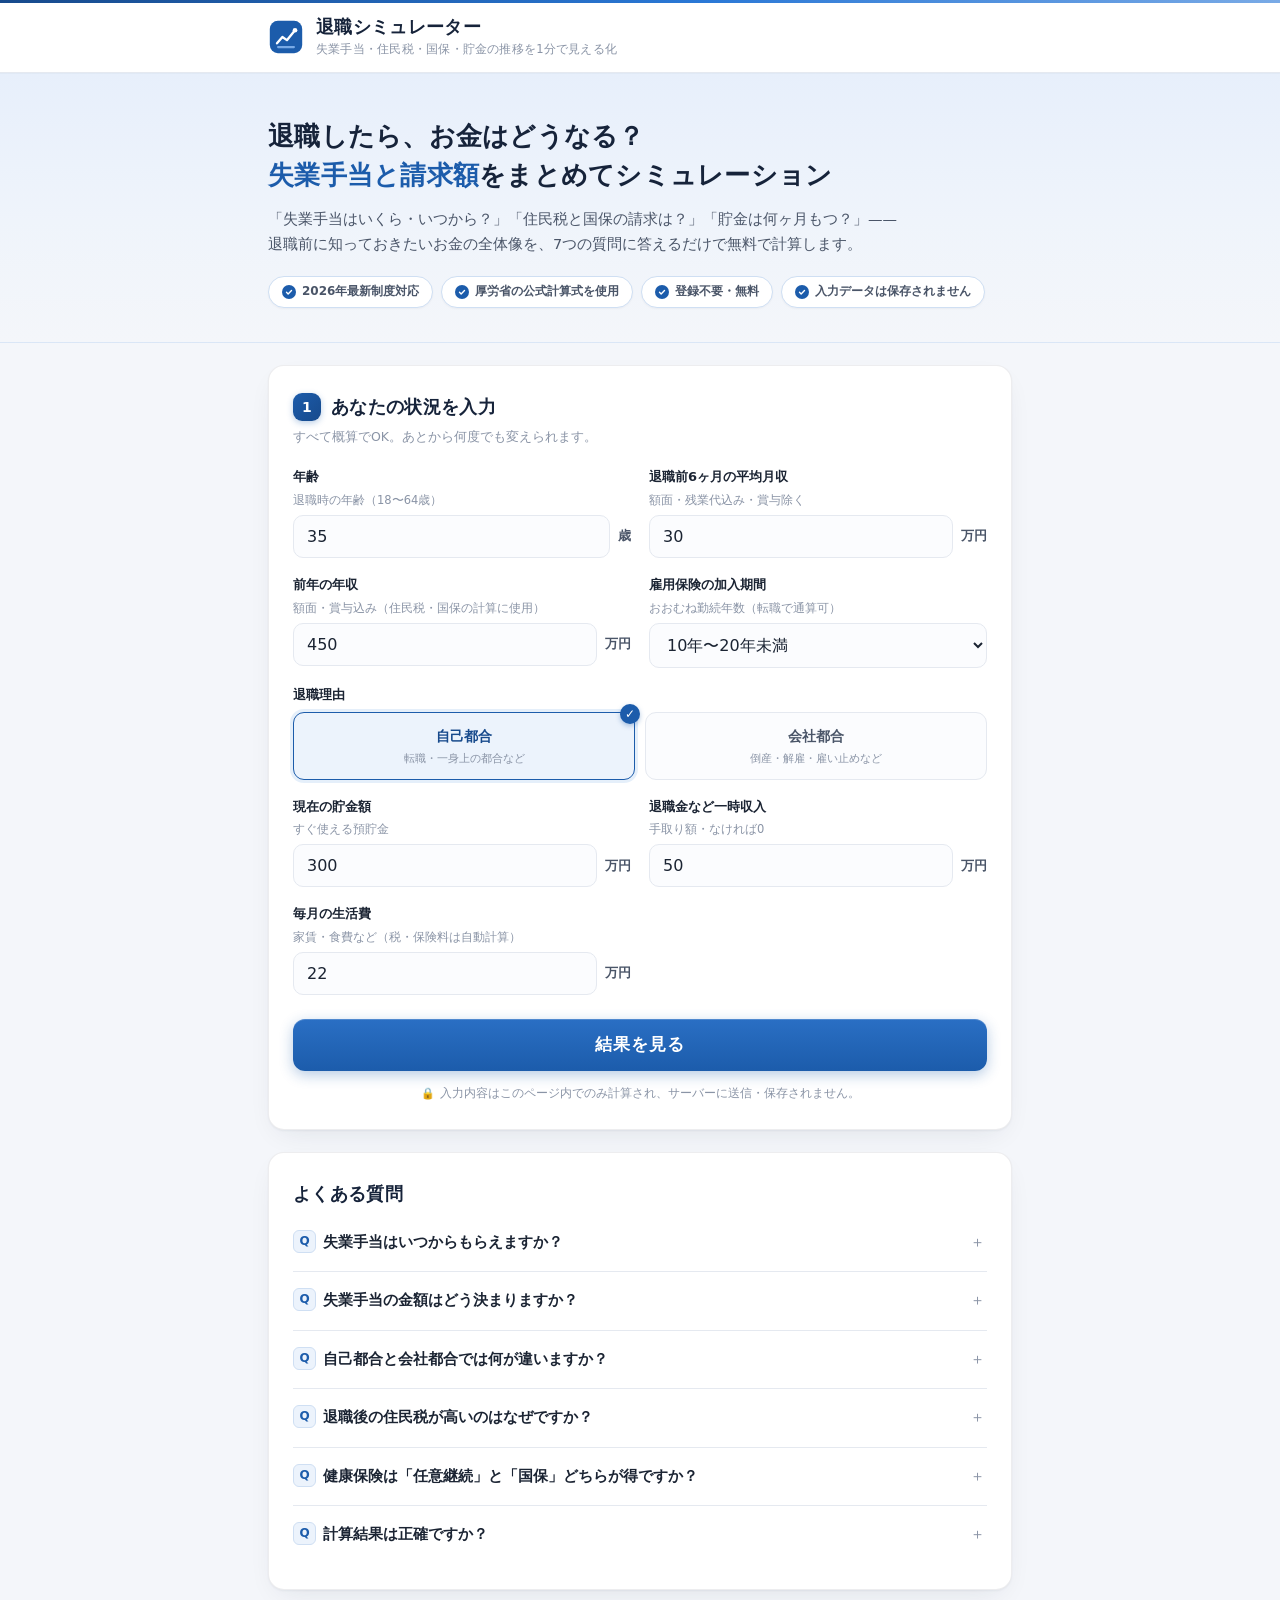
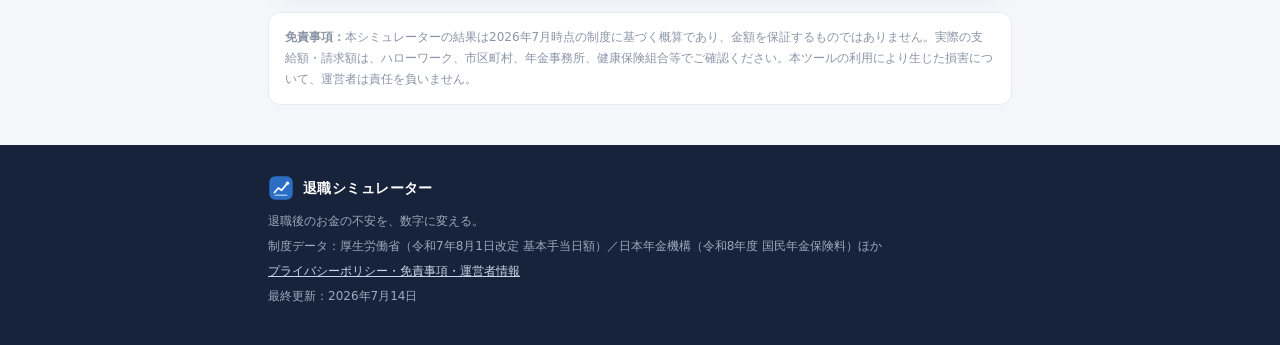
==== index.html @ 6765e4b5 "退職シミュレーター 初回公開 失業手当・住民税・国保・国民年金・貯金推移をまとめて計算するWebツール。 令和7年8月改定の基本手当日額と公式計算式に対応。  Co-Authored-By: Clau" ====
<!DOCTYPE html>
<html lang="ja">
<head>
<meta charset="UTF-8">
<meta name="viewport" content="width=device-width, initial-scale=1.0">
<title>退職シミュレーター｜失業手当・住民税・国保をまとめて計算【2026年版】</title>
<meta name="description" content="退職したら失業手当はいくら・いつから・何日分もらえる？住民税と国民健康保険の請求額は？貯金は何ヶ月もつ？7つの質問に答えるだけで、退職後のお金の全体像を無料でシミュレーションできます。2026年最新の制度に対応。">
<meta property="og:title" content="退職シミュレーター｜退職後のお金を1分で見える化">
<meta property="og:description" content="失業手当・住民税・国保・年金・貯金の推移をまとめて無料シミュレーション。2026年最新制度対応。">
<meta property="og:type" content="website">
<script type="application/ld+json">
{
  "@context": "https://schema.org",
  "@type": "FAQPage",
  "mainEntity": [
    {
      "@type": "Question",
      "name": "失業手当（基本手当）はいつからもらえますか？",
      "acceptedAnswer": {"@type": "Answer", "text": "会社都合退職の場合は7日間の待期期間のみで支給が始まり、初回の振込は退職から約1ヶ月〜1ヶ月半後です。自己都合退職の場合は待期7日に加えて1ヶ月の給付制限があり（2025年4月以降の離職から2ヶ月→1ヶ月に短縮）、初回振込は約2ヶ月半後が目安です。なお5年以内に3回以上自己都合退職している場合、給付制限は3ヶ月になります。"}
    },
    {
      "@type": "Question",
      "name": "失業手当はいくらもらえますか？",
      "acceptedAnswer": {"@type": "Answer", "text": "退職前6ヶ月の給与総額（賞与除く）÷180で「賃金日額」を出し、そこに50〜80%の給付率をかけた「基本手当日額」が1日あたりの支給額です。給与が低い人ほど給付率は高くなります。基本手当日額には年齢別の上限（令和7年8月改定：30〜44歳で8,055円など）があります。"}
    },
    {
      "@type": "Question",
      "name": "自己都合と会社都合では何が違いますか？",
      "acceptedAnswer": {"@type": "Answer", "text": "大きな違いは3つです。①給付開始時期（会社都合は待期7日のみ、自己都合は+1ヶ月の給付制限）、②給付日数（会社都合は年齢と勤続年数により90〜330日、自己都合は90〜150日）、③国民健康保険料の軽減（会社都合など非自発的失業なら前年所得を30%として計算されるため大幅に安くなる）です。"}
    },
    {
      "@type": "Question",
      "name": "退職後の住民税はなぜ高く感じるのですか？",
      "acceptedAnswer": {"@type": "Answer", "text": "住民税は前年の所得に対して課税され、翌年6月から翌々年5月にかけて支払う後払いの仕組みだからです。退職して収入がなくなっても、働いていた時期の所得に対する住民税の請求は続きます。また1〜5月に退職した場合は、5月までの残額が最後の給与から一括徴収されるのが原則です。"}
    },
    {
      "@type": "Question",
      "name": "このシミュレーターの計算根拠は何ですか？",
      "acceptedAnswer": {"@type": "Answer", "text": "雇用保険の基本手当日額は令和7年8月1日改定の厚生労働省公表値、給付制限は2025年4月施行の改正雇用保険法、国民年金保険料は令和8年度の月額17,920円を使用しています。住民税と国民健康保険料は全国的な平均的料率による概算です（国保は市区町村により大きく異なります）。"}
    }
  ]
}
</script>
<style>
  :root{
    --page:#f4f6fa;
    --surface:#ffffff;
    --ink:#1b2433;
    --ink-2:#4a5568;
    --muted:#8a94a6;
    --grid:#e5e9f0;
    --baseline:#c6cedb;
    --border:rgba(27,36,51,0.08);
    --navy:#16233a;
    --accent:#1c5cab;
    --accent-strong:#174a8c;
    --accent-soft:#ecf3fc;
    --accent-line:#cfdff3;
    --bar:#2a78d6;
    --good:#0f7b33;
    --good-soft:#eef7f0;
    --good-line:#cde5d3;
    --critical:#c43d3d;
    --warning-bg:#fdf7e7;
    --warning-border:#ecdcae;
    --warning-ink:#6b5310;
    --shadow-card:0 1px 2px rgba(22,35,58,.05), 0 10px 30px -12px rgba(22,35,58,.12);
  }
  *{margin:0;padding:0;box-sizing:border-box;}
  html{scroll-behavior:smooth;}
  body{
    font-family:system-ui,-apple-system,"Segoe UI","Hiragino Kaku Gothic ProN","Hiragino Sans","Yu Gothic UI",sans-serif;
    background:var(--page);color:var(--ink);line-height:1.75;
    -webkit-font-smoothing:antialiased;
  }
  a{color:var(--accent);}
  .wrap{max-width:780px;margin:0 auto;padding:0 18px;}

  /* ===== ヘッダー ===== */
  header.site{
    background:var(--surface);
    border-bottom:1px solid var(--grid);
    box-shadow:0 1px 0 rgba(22,35,58,.03);
    position:relative;
  }
  header.site::before{
    content:"";display:block;height:3px;
    background:linear-gradient(90deg,var(--accent-strong),var(--bar) 55%,#79aae6);
  }
  header.site .wrap{display:flex;align-items:center;gap:12px;padding-top:13px;padding-bottom:13px;}
  .logo-mark{flex:none;width:36px;height:36px;}
  .logo-text .logo{font-weight:700;font-size:17.5px;letter-spacing:.02em;color:var(--navy);line-height:1.3;}
  .logo-text .logo-sub{font-size:11.5px;color:var(--muted);letter-spacing:.02em;}

  /* ===== ヒーロー ===== */
  .hero-band{
    background:linear-gradient(180deg,#e7effb 0%, #eff4fb 55%, var(--page) 100%);
    border-bottom:1px solid rgba(28,92,171,.06);
  }
  .hero{padding:44px 0 34px;}
  .hero h1{
    font-size:26px;line-height:1.5;letter-spacing:.01em;color:var(--navy);
    font-weight:700;
  }
  .hero h1 .accent-line{color:var(--accent);}
  .hero p.lead{margin-top:12px;color:var(--ink-2);font-size:14.5px;max-width:640px;}
  .hero .badges{margin-top:18px;display:flex;flex-wrap:wrap;gap:8px;}
  .badge{
    display:inline-flex;align-items:center;gap:6px;
    font-size:12px;background:var(--surface);color:var(--ink-2);
    border:1px solid var(--accent-line);
    border-radius:999px;padding:4.5px 13px;font-weight:600;
    box-shadow:0 1px 2px rgba(22,35,58,.04);
  }
  .badge::before{
    content:"";flex:none;width:14px;height:14px;border-radius:50%;
    background:var(--accent) url('data:image/svg+xml;utf8,<svg xmlns="http://www.w3.org/2000/svg" viewBox="0 0 16 16"><path d="M4 8.5l2.6 2.6L12 5.5" fill="none" stroke="white" stroke-width="2.2" stroke-linecap="round" stroke-linejoin="round"/></svg>') center/10px no-repeat;
  }

  /* ===== カード ===== */
  .card{
    background:var(--surface);border:1px solid var(--border);border-radius:16px;
    padding:26px 24px;margin:22px 0;
    box-shadow:var(--shadow-card);
  }
  @media(max-width:560px){.card{padding:22px 18px;}}
  .card h2{
    font-size:17.5px;margin-bottom:4px;display:flex;align-items:center;gap:10px;
    color:var(--navy);letter-spacing:.02em;
  }
  .card h2 .num{
    background:linear-gradient(135deg,var(--accent),var(--accent-strong));
    color:#fff;border-radius:9px;width:28px;height:28px;
    display:inline-flex;align-items:center;justify-content:center;font-size:14px;flex:none;
    box-shadow:0 2px 6px rgba(28,92,171,.3);
  }
  .card .sub{font-size:12.5px;color:var(--muted);margin-bottom:18px;}

  /* ===== フォーム ===== */
  form .grid{display:grid;grid-template-columns:1fr 1fr;gap:16px 18px;}
  @media(max-width:560px){form .grid{grid-template-columns:1fr;}}
  .field label{display:block;font-size:13px;font-weight:700;margin-bottom:5px;color:var(--ink);}
  .field .hint{font-weight:400;color:var(--muted);font-size:11.5px;display:block;margin-top:1px;}
  .field .inputrow{display:flex;align-items:center;gap:8px;}
  input[type=number],select{
    width:100%;padding:11px 13px;font-size:16px;border:1.5px solid var(--grid);
    border-radius:10px;background:#fbfcfe;color:var(--ink);font-family:inherit;
    transition:border-color .15s, box-shadow .15s, background .15s;
  }
  input[type=number]:hover,select:hover{border-color:var(--baseline);}
  input[type=number]:focus,select:focus{
    outline:none;border-color:var(--accent);background:#fff;
    box-shadow:0 0 0 3px rgba(42,120,214,.15);
  }
  .unit{font-size:13px;color:var(--ink-2);flex:none;font-weight:600;}
  .radio-group{display:flex;gap:10px;}
  .radio-group label{
    flex:1;border:1.5px solid var(--grid);border-radius:11px;padding:11px 8px;
    text-align:center;font-size:14px;font-weight:700;cursor:pointer;background:#fbfcfe;
    display:flex;flex-direction:column;gap:1px;margin:0;color:var(--ink-2);
    transition:all .15s;position:relative;
  }
  .radio-group label small{font-weight:400;font-size:10.5px;color:var(--muted);}
  .radio-group input{display:none;}
  .radio-group label.on{
    border-color:var(--accent);background:var(--accent-soft);color:var(--accent-strong);
    box-shadow:0 0 0 3px rgba(42,120,214,.12);
  }
  .radio-group label.on::after{
    content:"✓";position:absolute;top:-9px;right:-6px;
    width:20px;height:20px;border-radius:50%;background:var(--accent);color:#fff;
    font-size:12px;line-height:20px;font-weight:700;
    box-shadow:0 2px 5px rgba(28,92,171,.35);
  }
  .btn{
    display:block;width:100%;margin-top:24px;padding:15px;font-size:16.5px;font-weight:700;
    background:linear-gradient(180deg,#2a6fc4,var(--accent));color:#fff;border:none;border-radius:12px;cursor:pointer;
    font-family:inherit;letter-spacing:.06em;
    box-shadow:0 4px 14px rgba(28,92,171,.32), inset 0 1px 0 rgba(255,255,255,.18);
    transition:transform .12s, box-shadow .12s, filter .12s;
  }
  .btn:hover{filter:brightness(1.06);transform:translateY(-1px);box-shadow:0 6px 18px rgba(28,92,171,.38), inset 0 1px 0 rgba(255,255,255,.18);}
  .btn:active{transform:translateY(0);}
  .privacy-note{
    margin-top:12px;font-size:11.5px;color:var(--muted);text-align:center;
    display:flex;align-items:center;justify-content:center;gap:5px;
  }
  .privacy-note::before{content:"🔒";font-size:11px;}

  /* ===== 結果 ===== */
  #results{display:none;}
  .hero-figure{text-align:center;padding:10px 0 6px;}
  .hero-figure .label{font-size:13.5px;color:var(--ink-2);font-weight:700;letter-spacing:.03em;}
  .hero-figure .value{
    font-size:52px;font-weight:700;line-height:1.25;letter-spacing:.01em;color:var(--navy);
  }
  .hero-figure .value small{font-size:22px;font-weight:700;}
  .hero-figure .note{
    display:inline-block;font-size:13px;margin-top:6px;font-weight:700;
    border-radius:999px;padding:5px 16px;
  }
  .hero-figure .note.ok{color:var(--good);background:var(--good-soft);border:1px solid var(--good-line);}
  .hero-figure .note.warn{color:var(--critical);background:#fbeeee;border:1px solid #edcece;}
  .hero-figure .note.mid{color:var(--ink-2);background:#f1f3f7;border:1px solid var(--grid);}

  .stat-grid{display:grid;grid-template-columns:1fr 1fr;gap:12px;margin-top:16px;}
  .stat{
    border:1px solid var(--grid);border-left:3px solid var(--accent);
    border-radius:10px;padding:12px 14px;background:#fbfcfe;
  }
  .stat .k{font-size:11.5px;color:var(--muted);font-weight:600;}
  .stat .v{font-size:20px;font-weight:700;margin-top:2px;color:var(--navy);}
  .stat .v small{font-size:12px;font-weight:600;color:var(--ink-2);}

  .alert{
    background:var(--warning-bg);border:1px solid var(--warning-border);
    border-radius:10px;padding:13px 15px;font-size:13px;margin-top:12px;color:var(--warning-ink);
  }
  .alert strong{color:#584307;}
  .goodnote{
    background:var(--good-soft);border:1px solid var(--good-line);border-radius:10px;
    padding:13px 15px;font-size:13px;margin-top:4px;margin-bottom:10px;color:#1d4d28;
  }

  /* ===== タイムライン ===== */
  .timeline{margin-top:18px;}
  .tl-bar{display:flex;border-radius:9px;overflow:hidden;height:40px;border:1px solid var(--grid);box-shadow:inset 0 1px 2px rgba(22,35,58,.04);}
  .tl-seg{display:flex;align-items:center;justify-content:center;font-size:11px;font-weight:700;
    white-space:nowrap;overflow:hidden;padding:0 4px;}
  .tl-seg.wait{background:#edeff3;color:var(--ink-2);}
  .tl-seg.restrict{background:#f7ecd2;color:var(--warning-ink);}
  .tl-seg.benefit{background:linear-gradient(180deg,#e3eefb,#d8e7f9);color:var(--accent-strong);}
  .tl-labels{display:flex;justify-content:space-between;font-size:11px;color:var(--muted);margin-top:6px;font-weight:600;}
  .tl-legend{display:none;font-size:11.5px;color:var(--ink-2);margin-top:8px;line-height:1.9;}
  .tl-legend .sw{display:inline-block;width:10px;height:10px;border-radius:3px;margin:0 4px 0 10px;vertical-align:-1px;}
  @media(max-width:560px){
    .tl-seg{font-size:0;}
    .tl-legend{display:block;}
  }

  /* ===== 支払いテーブル ===== */
  table.pay{width:100%;border-collapse:collapse;margin-top:12px;font-size:14px;}
  table.pay th{text-align:left;font-weight:700;color:var(--ink-2);padding:10px 8px;border-bottom:2px solid var(--grid);font-size:12.5px;letter-spacing:.03em;}
  table.pay td{padding:11px 8px;border-bottom:1px solid var(--grid);text-align:right;font-variant-numeric:tabular-nums;}
  table.pay td.name{text-align:left;font-weight:600;}
  table.pay td .memo{display:block;font-size:11px;color:var(--muted);font-weight:400;}
  table.pay tr:nth-child(even) td{background:#fafbfd;}
  table.pay tr.total td{font-weight:700;font-size:15px;border-bottom:none;border-top:2px solid var(--baseline);background:var(--accent-soft);color:var(--navy);}
  table.pay tr.total td:first-child{border-radius:8px 0 0 8px;}
  table.pay tr.total td:last-child{border-radius:0 8px 8px 0;}
  table.pay td:not(.name){white-space:nowrap;}
  @media(max-width:560px){
    table.pay{font-size:13px;}
    table.pay td{padding:10px 5px;}
    table.pay tr.total td{font-size:13.5px;}
  }

  /* ===== チャート ===== */
  .chart-box{position:relative;margin-top:16px;}
  .chart-box svg{width:100%;height:auto;display:block;}
  .tooltip{
    position:absolute;pointer-events:none;background:var(--navy);color:#fff;
    font-size:12px;line-height:1.55;border-radius:8px;padding:8px 11px;
    opacity:0;transition:opacity .12s;white-space:nowrap;z-index:5;transform:translate(-50%,-100%);
    box-shadow:0 4px 14px rgba(22,35,58,.3);
  }
  .tooltip .t{font-weight:700;}
  .chart-legend-note{font-size:11.5px;color:var(--muted);margin-top:10px;}

  /* ===== ヒント ===== */
  .tips li{margin:10px 0;font-size:13.5px;list-style:none;padding-left:30px;position:relative;color:var(--ink-2);}
  .tips li strong{color:var(--ink);}
  .tips li::before{
    content:"✓";position:absolute;left:0;top:2px;
    width:19px;height:19px;border-radius:50%;
    background:var(--accent-soft);color:var(--accent);border:1px solid var(--accent-line);
    font-size:11px;line-height:18px;text-align:center;font-weight:700;
  }

  /* ===== FAQ ===== */
  .faq details{border-bottom:1px solid var(--grid);padding:4px 0;}
  .faq details:last-of-type{border-bottom:none;}
  .faq summary{
    cursor:pointer;font-weight:700;font-size:14.5px;padding:12px 0;list-style:none;
    position:relative;padding-left:30px;padding-right:26px;color:var(--ink);
  }
  .faq summary::-webkit-details-marker{display:none;}
  .faq summary::before{
    content:"Q";position:absolute;left:0;top:12px;
    width:21px;height:21px;border-radius:6px;background:var(--accent-soft);color:var(--accent);
    border:1px solid var(--accent-line);
    font-size:12px;line-height:20px;text-align:center;font-weight:700;
  }
  .faq summary::after{content:"＋";position:absolute;right:2px;color:var(--muted);font-weight:400;}
  .faq details[open] summary::after{content:"−";}
  .faq .a{font-size:13.5px;color:var(--ink-2);padding:0 0 16px 30px;}

  details.basis{margin-top:16px;font-size:12.5px;color:var(--ink-2);
    background:#f7f9fc;border:1px solid var(--grid);border-radius:10px;padding:12px 15px;}
  details.basis summary{cursor:pointer;font-weight:700;color:var(--ink-2);font-size:12.5px;}
  details.basis ul{margin:10px 0 4px 18px;}
  details.basis li{margin:5px 0;}

  /* ===== フッター・免責 ===== */
  .disclaimer{
    font-size:12px;color:var(--muted);background:var(--surface);
    border:1px solid var(--grid);border-radius:12px;padding:14px 16px;margin-top:20px;
  }
  footer.site{
    margin-top:40px;background:var(--navy);
    padding:30px 0 34px;font-size:12px;color:#9daabd;
  }
  footer.site .f-logo{display:flex;align-items:center;gap:9px;margin-bottom:10px;}
  footer.site .f-logo svg{width:26px;height:26px;}
  footer.site .f-logo b{color:#fff;font-size:14px;letter-spacing:.03em;}
  footer.site p{margin:4px 0;}

  /* ===== スマホ最適化 ===== */
  @media(max-width:560px){
    .hero{padding:32px 0 26px;}
    .hero h1{font-size:21.5px;}
    .hero p.lead{font-size:13.5px;}
    .badge{font-size:11px;padding:4px 11px;}
    .card h2{font-size:16.5px;}
    .hero-figure .value{font-size:44px;}
    .hero-figure .value small{font-size:19px;}
    .hero-figure .note{font-size:12px;padding:4px 13px;}
    .stat{padding:10px 11px;}
    .stat .v{font-size:16.5px;}
    .stat .v small{font-size:11px;}
    .btn{font-size:15.5px;}
  }
  @media(max-width:374px){
    .stat-grid{grid-template-columns:1fr;}
    .logo-text .logo-sub{font-size:10px;}
  }
</style>
</head>
<body>

<header class="site">
  <div class="wrap">
    <svg class="logo-mark" viewBox="0 0 40 40" aria-hidden="true">
      <rect x="2" y="2" width="36" height="36" rx="9" fill="#1c5cab"/>
      <path d="M10 27 L16 20 L21 23.5 L30 12.5" fill="none" stroke="#fff" stroke-width="2.6" stroke-linecap="round" stroke-linejoin="round"/>
      <circle cx="30" cy="12.5" r="2.6" fill="#fff"/>
      <rect x="10" y="30" width="20" height="2.4" rx="1.2" fill="#79aae6"/>
    </svg>
    <div class="logo-text">
      <div class="logo">退職シミュレーター</div>
      <div class="logo-sub">失業手当・住民税・国保・貯金の推移を1分で見える化</div>
    </div>
  </div>
</header>

<div class="hero-band">
  <div class="wrap">
    <section class="hero">
      <h1>退職したら、お金はどうなる？<br><span class="accent-line">失業手当と請求額</span>をまとめてシミュレーション</h1>
      <p class="lead">「失業手当はいくら・いつから？」「住民税と国保の請求は？」「貯金は何ヶ月もつ？」——退職前に知っておきたいお金の全体像を、7つの質問に答えるだけで無料で計算します。</p>
      <div class="badges">
        <span class="badge">2026年最新制度対応</span>
        <span class="badge">厚労省の公式計算式を使用</span>
        <span class="badge">登録不要・無料</span>
        <span class="badge">入力データは保存されません</span>
      </div>
    </section>
  </div>
</div>

<div class="wrap">

  <section class="card">
    <h2><span class="num">1</span>あなたの状況を入力</h2>
    <p class="sub">すべて概算でOK。あとから何度でも変えられます。</p>
    <form id="form" onsubmit="return false;">
      <div class="grid">
        <div class="field">
          <label for="age">年齢 <span class="hint">退職時の年齢（18〜64歳）</span></label>
          <div class="inputrow"><input type="number" id="age" value="35" min="18" max="64"><span class="unit">歳</span></div>
        </div>
        <div class="field">
          <label for="wage">退職前6ヶ月の平均月収 <span class="hint">額面・残業代込み・賞与除く</span></label>
          <div class="inputrow"><input type="number" id="wage" value="30" min="5" max="200"><span class="unit">万円</span></div>
        </div>
        <div class="field">
          <label for="income">前年の年収 <span class="hint">額面・賞与込み（住民税・国保の計算に使用）</span></label>
          <div class="inputrow"><input type="number" id="income" value="450" min="50" max="3000"><span class="unit">万円</span></div>
        </div>
        <div class="field">
          <label for="tenure">雇用保険の加入期間 <span class="hint">おおむね勤続年数（転職で通算可）</span></label>
          <select id="tenure">
            <option value="0">6ヶ月未満</option>
            <option value="1">6ヶ月〜1年未満</option>
            <option value="2">1年〜5年未満</option>
            <option value="3">5年〜10年未満</option>
            <option value="4" selected>10年〜20年未満</option>
            <option value="5">20年以上</option>
          </select>
        </div>
        <div class="field" style="grid-column:1/-1;">
          <label>退職理由</label>
          <div class="radio-group" id="reasonGroup">
            <label class="on"><input type="radio" name="reason" value="self" checked>自己都合<small>転職・一身上の都合など</small></label>
            <label><input type="radio" name="reason" value="company">会社都合<small>倒産・解雇・雇い止めなど</small></label>
          </div>
        </div>
        <div class="field">
          <label for="savings">現在の貯金額 <span class="hint">すぐ使える預貯金</span></label>
          <div class="inputrow"><input type="number" id="savings" value="300" min="0" max="100000"><span class="unit">万円</span></div>
        </div>
        <div class="field">
          <label for="severance">退職金など一時収入 <span class="hint">手取り額・なければ0</span></label>
          <div class="inputrow"><input type="number" id="severance" value="50" min="0" max="100000"><span class="unit">万円</span></div>
        </div>
        <div class="field">
          <label for="living">毎月の生活費 <span class="hint">家賃・食費など（税・保険料は自動計算）</span></label>
          <div class="inputrow"><input type="number" id="living" value="22" min="1" max="500"><span class="unit">万円</span></div>
        </div>
      </div>
      <button class="btn" id="calcBtn">結果を見る</button>
      <p class="privacy-note">入力内容はこのページ内でのみ計算され、サーバーに送信・保存されません。</p>
    </form>
  </section>

  <!-- AdSense枠①：審査通過後にここへ広告コードを挿入 -->

  <div id="results">

    <section class="card">
      <div class="hero-figure">
        <div class="label">再就職しない場合、いまの貯金がもつ期間</div>
        <div class="value" id="surviveValue">—</div>
        <div class="note" id="surviveNote"></div>
      </div>
      <div class="chart-box" id="chartBox">
        <div id="chart"></div>
        <div class="tooltip" id="tooltip"></div>
      </div>
      <p class="chart-legend-note">毎月末の貯金残高の推移（24ヶ月）。<span style="color:var(--critical);font-weight:600;">■赤</span>はマイナス（貯金が尽きた状態）。失業手当の入金と、生活費・税・保険料の支払いを月ごとに反映しています。</p>
    </section>

    <section class="card">
      <h2><span class="num">2</span>失業手当（雇用保険の基本手当）</h2>
      <p class="sub" id="benefitSub"></p>
      <div id="benefitAlert"></div>
      <div class="stat-grid" id="benefitStats"></div>
      <div class="timeline" id="timeline"></div>
    </section>

    <section class="card">
      <h2><span class="num">3</span>退職後に請求されるお金（月あたり）</h2>
      <p class="sub">会社が天引きしてくれていた支払いが、退職後は自分宛てに請求されます。</p>
      <div id="nhiNote"></div>
      <table class="pay" id="payTable"></table>
    </section>

    <section class="card">
      <h2><span class="num">4</span>負担を減らすためにできること</h2>
      <ul class="tips" id="tipsList"></ul>
      <details class="basis">
        <summary>計算の前提と制度の根拠（2026年7月時点）</summary>
        <ul>
          <li>基本手当日額：令和7年8月1日改定の厚生労働省公表値（年齢別上限 29歳以下7,255円／30〜44歳8,055円／45〜59歳8,870円／60〜64歳7,623円、下限2,411円）と公式の給付率計算式を使用。</li>
          <li>給付制限：2025年4月1日以降の離職から、自己都合退職は原則1ヶ月（5年以内に3回以上の自己都合退職は3ヶ月）。</li>
          <li>国民年金保険料：令和8年度（2026年4月〜2027年3月）の月額17,920円。</li>
          <li>住民税：前年所得に税率10%＋均等割・森林環境税で概算（単身の場合）。</li>
          <li>国民健康保険：全国の平均的な料率による概算（単身の場合）。実際の保険料は市区町村によって大きく異なります。会社都合等の場合は非自発的失業者の軽減（前年給与所得を30%として計算）を適用。</li>
          <li>シミュレーションは1ヶ月=30日として計算し、失業手当の振込は実際の認定日サイクルを踏まえ約1ヶ月遅れで反映しています。</li>
        </ul>
      </details>
    </section>

    <!-- AdSense枠②：審査通過後にここへ広告コードを挿入 -->

  </div>

  <section class="card faq">
    <h2>よくある質問</h2>
    <details>
      <summary>失業手当はいつからもらえますか？</summary>
      <div class="a">会社都合退職なら7日間の待期期間のみで支給が始まり、初回振込は退職から約1ヶ月〜1ヶ月半後です。自己都合退職は待期7日＋給付制限1ヶ月（2025年4月以降の離職から2ヶ月→1ヶ月に短縮）があり、初回振込は約2ヶ月半後が目安です。5年以内に3回以上自己都合退職していると給付制限は3ヶ月になります。また、離職前1年以内または離職後に教育訓練等を受けると給付制限が解除される制度もあります。</div>
    </details>
    <details>
      <summary>失業手当の金額はどう決まりますか？</summary>
      <div class="a">退職前6ヶ月の給与総額（賞与除く）÷180で「賃金日額」を計算し、50〜80%の給付率をかけたものが1日あたりの支給額（基本手当日額）です。給与が低かった人ほど給付率は高く設定されています。日額には年齢別の上限があり、令和7年8月改定では30〜44歳で8,055円です。</div>
    </details>
    <details>
      <summary>自己都合と会社都合では何が違いますか？</summary>
      <div class="a">①給付開始（会社都合は待期7日のみ、自己都合は＋給付制限1ヶ月）、②給付日数（会社都合は90〜330日、自己都合は90〜150日）、③国民健康保険の軽減（会社都合などの非自発的失業なら前年所得を30%として計算）の3点が大きく異なります。同じ給与・勤続でも受け取れる総額が2倍以上変わることがあります。</div>
    </details>
    <details>
      <summary>退職後の住民税が高いのはなぜですか？</summary>
      <div class="a">住民税は「前年の所得」に課税され、翌年6月〜翌々年5月に支払う後払い方式だからです。退職して収入がゼロになっても、働いていた頃の所得に対する請求は続きます。1〜5月に退職した場合は、5月までの残額が最後の給与や退職金から一括徴収されるのが原則です。</div>
    </details>
    <details>
      <summary>健康保険は「任意継続」と「国保」どちらが得ですか？</summary>
      <div class="a">在職中の健康保険を最長2年続けられる「任意継続」は、保険料が在職時の約2倍になる一方で上限があるため、収入が高かった人ほど有利になりやすい制度です。逆に会社都合退職なら国保の軽減が受けられるため国保が有利なケースがほとんどです。退職前に、加入していた健保組合と市区町村の窓口で両方の見積もりを取るのが確実です。</div>
    </details>
    <details>
      <summary>計算結果は正確ですか？</summary>
      <div class="a">失業手当は厚生労働省の公式計算式（令和7年8月改定）を使っているため精度は高めですが、住民税・国民健康保険はお住まいの市区町村や家族構成で変わるため概算です。正確な金額は、ハローワーク・市区町村の窓口・加入中の健康保険組合でご確認ください。</div>
    </details>
  </section>

  <div class="disclaimer">
    <strong>免責事項：</strong>本シミュレーターの結果は2026年7月時点の制度に基づく概算であり、金額を保証するものではありません。実際の支給額・請求額は、ハローワーク、市区町村、年金事務所、健康保険組合等でご確認ください。本ツールの利用により生じた損害について、運営者は責任を負いません。
  </div>

</div>

<footer class="site">
  <div class="wrap">
    <div class="f-logo">
      <svg viewBox="0 0 40 40" aria-hidden="true">
        <rect x="2" y="2" width="36" height="36" rx="9" fill="#2a6fc4"/>
        <path d="M10 27 L16 20 L21 23.5 L30 12.5" fill="none" stroke="#fff" stroke-width="2.6" stroke-linecap="round" stroke-linejoin="round"/>
        <circle cx="30" cy="12.5" r="2.6" fill="#fff"/>
        <rect x="10" y="30" width="20" height="2.4" rx="1.2" fill="#9cc0ec"/>
      </svg>
      <b>退職シミュレーター</b>
    </div>
    <p>退職後のお金の不安を、数字に変える。</p>
    <p>制度データ：厚生労働省（令和7年8月1日改定 基本手当日額）／日本年金機構（令和8年度 国民年金保険料）ほか</p>
    <p><a href="./privacy.html" style="color:#c9d5e8;">プライバシーポリシー・免責事項・運営者情報</a></p>
    <p>最終更新：2026年7月14日</p>
  </div>
</footer>

<script>
"use strict";

/* ===== 制度定数（更新時はここだけ変える） ===== */
const C = {
  updated: "2026-07-14",
  // 令和7年8月1日改定（厚生労働省）
  wageDailyMin: 3014,
  benefitDailyMin: 2411,
  ageBands: [
    { max: 29, wageCap: 14510, benefitCap: 7255 },
    { max: 44, wageCap: 16110, benefitCap: 8055 },
    { max: 59, wageCap: 17740, benefitCap: 8870 },
    { max: 64, wageCap: 16940, benefitCap: 7623 },
  ],
  pensionMonthly: 17920,      // 令和8年度 国民年金保険料
  residentTaxRate: 0.10,
  residentTaxFlat: 6000,      // 均等割5,000円＋森林環境税1,000円
  residentTaxAdj: 2500,       // 調整控除
  socialInsRate: 0.145,       // 在職時の社会保険料率（控除概算用）
  nhi: {                      // 国民健康保険（全国平均的な概算モデル・単身）
    medRate: 0.095,           // 医療分＋支援分の所得割
    careRate: 0.020,          // 介護分の所得割（40〜64歳）
    perCapita: 55000,         // 医療分＋支援分の均等割
    perCapitaCare: 17000,     // 介護分の均等割
    cap: 1090000,             // 賦課限度額
  },
  simMonths: 24,
};

/* ===== 計算ロジック ===== */

// 基本手当日額（令和7年8月1日改定の公式計算式）
function basicDaily(wageDaily, age) {
  const band = C.ageBands.find(b => age <= b.max) || C.ageBands[3];
  const w = Math.min(Math.max(wageDaily, C.wageDailyMin), band.wageCap);
  let y;
  if (age <= 59) {
    if (w < 5340) y = 0.8 * w;
    else if (w <= 13140) y = 0.8 * w - 0.3 * ((w - 5340) / 7800) * w;
    else y = 0.5 * w;
  } else { // 60〜64歳
    if (w < 5340) y = 0.8 * w;
    else if (w <= 11800) y = Math.min(0.8 * w - 0.35 * ((w - 5340) / 6460) * w, 0.05 * w + 4720);
    else y = 0.45 * w;
  }
  return Math.min(Math.max(Math.floor(y), C.benefitDailyMin), band.benefitCap);
}

// 所定給付日数
function benefitDays(reason, age, tenureIdx) {
  if (reason === "self") {
    // 一般受給資格者：離職前2年に被保険者期間12ヶ月以上が必要
    if (tenureIdx <= 1) return 0;
    if (tenureIdx <= 3) return 90;   // 1〜10年
    if (tenureIdx === 4) return 120; // 10〜20年
    return 150;                      // 20年〜
  }
  // 特定受給資格者（会社都合）：離職前1年に6ヶ月以上
  if (tenureIdx === 0) return 0;
  if (tenureIdx === 1) return 90; // 1年未満は全年齢90日
  const t = {
    u30:  { 2: 90,  3: 120, 4: 180, 5: 180 },
    a34:  { 2: 120, 3: 180, 4: 210, 5: 240 },
    a44:  { 2: 150, 3: 180, 4: 240, 5: 270 },
    a59:  { 2: 180, 3: 240, 4: 270, 5: 330 },
    a64:  { 2: 150, 3: 180, 4: 210, 5: 240 },
  };
  const row = age < 30 ? t.u30 : age <= 34 ? t.a34 : age <= 44 ? t.a44 : age <= 59 ? t.a59 : t.a64;
  return row[tenureIdx];
}

// 給与所得（令和7年改正：最低保障65万円）
function salaryIncome(gross) {
  let d;
  if (gross <= 1900000) d = 650000;
  else if (gross <= 3600000) d = gross * 0.30 + 80000;
  else if (gross <= 6600000) d = gross * 0.20 + 440000;
  else if (gross <= 8500000) d = gross * 0.10 + 1100000;
  else d = 1950000;
  return Math.max(0, gross - d);
}

// 住民税 年額（概算・単身）
function residentTaxAnnual(grossLastYear) {
  const gi = salaryIncome(grossLastYear);
  if (gi <= 450000) return 0; // 非課税の目安（単身）
  const taxable = Math.max(0, gi - grossLastYear * C.socialInsRate - 430000);
  return Math.max(0, Math.round(taxable * C.residentTaxRate) - C.residentTaxAdj) + C.residentTaxFlat;
}

// 国民健康保険 年額（概算・単身）
function nhiAnnual(grossLastYear, age, reason) {
  let gi = salaryIncome(grossLastYear);
  if (reason === "company") gi = gi * 0.30; // 非自発的失業者の軽減
  const base = Math.max(0, gi - 430000);
  const care = age >= 40 && age <= 64;
  let perCapita = C.nhi.perCapita + (care ? C.nhi.perCapitaCare : 0);
  if (gi <= 430000) perCapita = Math.round(perCapita * 0.3); // 低所得の均等割7割軽減の目安
  const total = base * C.nhi.medRate + (care ? base * C.nhi.careRate : 0) + perCapita;
  return Math.min(Math.round(total), C.nhi.cap);
}

function simulate(p) {
  const wageDaily = p.wage6m * 6 / 180;
  const days = benefitDays(p.reason, p.age, p.tenureIdx);
  const daily = days > 0 ? basicDaily(wageDaily, p.age) : 0;
  const restrictionDays = p.reason === "self" ? 30 : 0;
  const accrualStart = 7 + 7 + restrictionDays; // 申請まで約7日＋待期7日＋給付制限

  const resTax = residentTaxAnnual(p.lastYearIncome);
  const nhi = nhiAnnual(p.lastYearIncome, p.age, p.reason);
  const resTaxM = Math.round(resTax / 12);
  const nhiM = Math.round(nhi / 12);
  const fixedM = C.pensionMonthly + resTaxM + nhiM;

  const rows = [];
  let bal = p.savings + p.severance;
  rows.push({ m: 0, bal, benefit: 0, out: 0 });
  let accrPrev = 0, depleted = null;
  for (let m = 1; m <= C.simMonths; m++) {
    const s = Math.max((m - 1) * 30, accrualStart);
    const e = Math.min(m * 30, accrualStart + days);
    const accr = Math.max(0, e - s);
    const pay = Math.round(accrPrev * daily); // 振込は約1ヶ月遅れ
    accrPrev = accr;
    const out = p.living + fixedM;
    bal += pay - out;
    rows.push({ m, bal, benefit: pay, out });
    if (depleted === null && bal < 0) depleted = m;
  }

  const firstPayWeeks = days > 0 ? Math.round((accrualStart + 28) / 7) : null;
  const lastPayMonth = days > 0 ? Math.ceil((accrualStart + days) / 30) + 1 : null;

  return {
    wageDaily, daily, days, total: daily * days,
    restrictionDays, accrualStart, firstPayWeeks, lastPayMonth,
    resTax, resTaxM, nhi, nhiM, fixedM, rows, depleted,
  };
}

/* ===== 表示 ===== */
const $ = id => document.getElementById(id);
const yen = n => n.toLocaleString("ja-JP") + "円";
const man = n => (Math.round(n / 10000)).toLocaleString("ja-JP") + "万円";

function readParams() {
  return {
    age: Math.min(64, Math.max(18, +$("age").value || 35)),
    wage6m: (+$("wage").value || 0) * 10000,
    lastYearIncome: (+$("income").value || 0) * 10000,
    tenureIdx: +$("tenure").value,
    reason: document.querySelector('input[name=reason]:checked').value,
    savings: (+$("savings").value || 0) * 10000,
    severance: (+$("severance").value || 0) * 10000,
    living: (+$("living").value || 0) * 10000,
  };
}

function render() {
  const p = readParams();
  const r = simulate(p);

  // --- ヒーロー数値 ---
  const sv = $("surviveValue"), sn = $("surviveNote");
  if (r.depleted === null) {
    const last = r.rows[r.rows.length - 1].bal;
    sv.innerHTML = `${C.simMonths / 12}年以上`;
    sn.textContent = `✓ ${C.simMonths}ヶ月後も約${man(last)}残る計算です`;
    sn.className = "note ok";
  } else {
    sv.innerHTML = `約${r.depleted}<small>ヶ月</small>`;
    if (r.depleted <= 6) {
      sn.textContent = `⚠ ${r.depleted}ヶ月目に貯金がマイナスになります。退職時期の再検討や支出の見直しを`;
      sn.className = "note warn";
    } else {
      sn.textContent = `${r.depleted}ヶ月目に貯金がマイナスになる計算です`;
      sn.className = "note " + (r.depleted <= 12 ? "warn" : "mid");
    }
  }

  // --- 失業手当 ---
  const bs = $("benefitStats"), ba = $("benefitAlert"), sub = $("benefitSub");
  if (r.days === 0) {
    sub.textContent = "";
    bs.innerHTML = "";
    $("timeline").innerHTML = "";
    ba.innerHTML = `<div class="alert"><strong>受給資格を満たしていない可能性があります。</strong> ${
      p.reason === "self"
        ? "自己都合退職では、離職前2年間に雇用保険の被保険者期間が通算12ヶ月以上必要です。"
        : "会社都合退職では、離職前1年間に被保険者期間が通算6ヶ月以上必要です。"
    }前職と通算できる場合もあるため、ハローワークでご確認ください。以下のシミュレーションは失業手当なしで計算しています。</div>`;
  } else {
    sub.textContent = `賃金日額 ${yen(Math.round(r.wageDaily))} ×給付率で計算（令和7年8月改定の公式計算式）`;
    ba.innerHTML = "";
    bs.innerHTML = `
      <div class="stat"><div class="k">1日あたり（基本手当日額）</div><div class="v">${yen(r.daily)}</div></div>
      <div class="stat"><div class="k">月あたりの目安 <small>（30日分）</small></div><div class="v">${yen(r.daily * 30)}</div></div>
      <div class="stat"><div class="k">もらえる日数</div><div class="v">${r.days}日分</div></div>
      <div class="stat"><div class="k">受け取れる総額</div><div class="v">${man(r.total)}</div></div>
      <div class="stat"><div class="k">初回の振込</div><div class="v">退職から約${r.firstPayWeeks}週間後</div></div>
      <div class="stat"><div class="k">在職時の月収と比べると</div><div class="v">約${Math.round(r.daily * 30 / p.wage6m * 100)}<small>%</small></div></div>
    `;

    // タイムライン
    const totalDays = r.accrualStart + r.days;
    const pct = d => Math.max(6, Math.round(d / totalDays * 100));
    let segs = `<div class="tl-seg wait" style="width:${pct(14)}%">申請・待期</div>`;
    if (r.restrictionDays > 0) segs += `<div class="tl-seg restrict" style="width:${pct(30)}%">給付制限 1ヶ月</div>`;
    segs += `<div class="tl-seg benefit" style="flex:1">受給期間 ${r.days}日分</div>`;
    let legend = `<span class="sw" style="background:#edeff3;margin-left:0"></span>申請・待期`;
    if (r.restrictionDays > 0) legend += `<span class="sw" style="background:#f7ecd2"></span>給付制限 1ヶ月`;
    legend += `<span class="sw" style="background:#d8e7f9"></span>受給期間 ${r.days}日分`;
    $("timeline").innerHTML = `
      <div class="tl-bar">${segs}</div>
      <div class="tl-labels"><span>退職</span><span>約${Math.round(totalDays / 30)}ヶ月後に受給終了</span></div>
      <div class="tl-legend">${legend}</div>
    `;
  }

  // --- 支払い ---
  const nhiNote = $("nhiNote");
  nhiNote.innerHTML = p.reason === "company"
    ? `<div class="goodnote"><strong>国保の軽減を適用済み：</strong>会社都合などの非自発的失業では、国民健康保険料が前年所得を30%として計算されます（市区町村への届出が必要）。下の金額は軽減後の概算です。</div>`
    : "";
  $("payTable").innerHTML = `
    <tr><th>項目</th><th style="text-align:right">月あたり</th><th style="text-align:right">年あたり</th></tr>
    <tr><td class="name">住民税<span class="memo">前年の所得に後払いで課税</span></td><td>${yen(r.resTaxM)}</td><td>${yen(r.resTax)}</td></tr>
    <tr><td class="name">国民健康保険<span class="memo">概算・市区町村で大きく異なる${p.reason === "company" ? "・軽減適用後" : ""}</span></td><td>${yen(r.nhiM)}</td><td>${yen(r.nhi)}</td></tr>
    <tr><td class="name">国民年金<span class="memo">令和8年度の保険料</span></td><td>${yen(C.pensionMonthly)}</td><td>${yen(C.pensionMonthly * 12)}</td></tr>
    <tr class="total"><td class="name">税・保険料の合計</td><td>${yen(r.fixedM)}</td><td>${yen(r.resTax + r.nhi + C.pensionMonthly * 12)}</td></tr>
    <tr class="total"><td class="name">生活費と合わせた毎月の支出</td><td>${yen(r.fixedM + p.living)}</td><td></td></tr>
  `;

  // --- ヒント ---
  const tips = [];
  if (p.reason === "self") {
    tips.push("<strong>教育訓練を受けると給付制限が解除</strong>されます（離職前1年以内または離職後の受講）。ハローワークで対象講座を確認できます。");
    tips.push("退職理由が実質的に会社側にある場合（長時間残業・賃金未払い・ハラスメント等）は「特定受給資格者」と認定され、給付日数や国保軽減で大幅に有利になることがあります。");
  } else {
    tips.push("<strong>国民健康保険の軽減（前年所得を30%として計算）</strong>は自動では適用されません。雇用保険受給資格者証を持って市区町村の窓口で届出してください。");
  }
  tips.push("<strong>国民年金は「退職（失業）による特例免除」</strong>を申請できます。承認されれば支払いを止められ、将来の受給資格期間にも算入されます（年金事務所・市区町村へ）。");
  tips.push("健康保険は国保のほかに<strong>「任意継続」（在職時の健保を最長2年継続）</strong>という選択肢もあります。前年収入が高い人は任意継続が安いことがあるため、退職前に両方見積もりを。");
  tips.push("年の途中で退職して再就職しない場合、<strong>確定申告で源泉徴収された所得税が戻ってくる</strong>ことがほとんどです（翌年2〜3月）。");
  tips.push("1〜5月に退職する場合、<strong>住民税の残額が最後の給与から一括徴収</strong>されるのが原則です。最終月の手取りが大きく減ることがあるため注意してください。");
  $("tipsList").innerHTML = tips.map(t => `<li>${t}</li>`).join("");

  // --- チャート ---
  lastResult = r;
  $("results").style.display = "block";
  drawChart(r); // display:block後に描画（コンテナ幅を正しく取得するため）
}

/* 画面回転・リサイズ時はチャートを描き直す */
let lastResult = null;
let resizeTimer = null;
window.addEventListener("resize", () => {
  clearTimeout(resizeTimer);
  resizeTimer = setTimeout(() => {
    if (lastResult && $("results").style.display === "block") drawChart(lastResult);
  }, 150);
});

/* ===== 貯金残高チャート（SVG・画面幅に応じて描画） ===== */
function drawChart(r) {
  const boxW = $("chartBox").clientWidth || 720;
  const mobile = boxW < 560;
  const W = mobile ? Math.max(320, Math.round(boxW)) : 720;
  const H = mobile ? 264 : 300;
  const padL = mobile ? 48 : 64, padR = mobile ? 18 : 12, padT = 18, padB = mobile ? 30 : 34;
  const fs = mobile ? 11.5 : 13;          // 軸ラベルの文字サイズ
  const labelEvery = mobile ? 6 : 3;      // X軸ラベルの間隔（ヶ月）
  const plotW = W - padL - padR, plotH = H - padT - padB;
  const data = r.rows;
  const n = data.length;

  const maxV = Math.max(...data.map(d => d.bal), 0);
  const minV = Math.min(...data.map(d => d.bal), 0);
  // きりのいい目盛り（万円単位）
  const span = (maxV - minV) || 1;
  const rawStep = span / 4;
  const pows = [10000, 50000, 100000, 250000, 500000, 1000000, 2500000, 5000000, 10000000];
  const step = pows.find(s => s >= rawStep) || pows[pows.length - 1];
  const yMax = Math.ceil(maxV / step) * step;
  const yMin = Math.min(0, Math.floor(minV / step) * step);
  const y = v => padT + (yMax - v) / (yMax - yMin || 1) * plotH;

  const slot = plotW / n;
  const barW = Math.min(24, slot - 2);

  let g = "";
  // グリッド＋目盛り
  for (let v = yMin; v <= yMax; v += step) {
    const yy = y(v);
    g += `<line x1="${padL}" y1="${yy}" x2="${W - padR}" y2="${yy}" stroke="var(--grid)" stroke-width="1"/>`;
    g += `<text x="${padL - 7}" y="${yy + 4.5}" text-anchor="end" font-size="${fs}" fill="var(--muted)" style="font-variant-numeric:tabular-nums">${(v / 10000).toLocaleString()}万</text>`;
  }
  // ゼロベースライン
  g += `<line x1="${padL}" y1="${y(0)}" x2="${W - padR}" y2="${y(0)}" stroke="var(--baseline)" stroke-width="1.5"/>`;

  // 手当終了マーカー
  if (r.days > 0 && r.lastPayMonth && r.lastPayMonth <= C.simMonths) {
    const xx = padL + slot * r.lastPayMonth + slot / 2;
    g += `<line x1="${xx}" y1="${padT}" x2="${xx}" y2="${padT + plotH}" stroke="var(--baseline)" stroke-width="1"/>`;
    g += `<text x="${xx + 5}" y="${padT + 13}" font-size="${mobile ? 11 : 12}" fill="var(--muted)">手当終了</text>`;
  }

  // バー（角丸はデータ側のみ）
  let bars = "";
  data.forEach((d, i) => {
    const cx = padL + slot * i + (slot - barW) / 2;
    const positive = d.bal >= 0;
    const y0 = y(0), yv = y(d.bal);
    const top = positive ? yv : y0;
    const h = Math.max(1.5, Math.abs(yv - y0));
    const rad = Math.min(4, h / 2);
    const color = positive ? "var(--bar)" : "var(--critical)";
    const path = positive
      ? `M${cx},${top + h} L${cx},${top + rad} Q${cx},${top} ${cx + rad},${top} L${cx + barW - rad},${top} Q${cx + barW},${top} ${cx + barW},${top + rad} L${cx + barW},${top + h} Z`
      : `M${cx},${top} L${cx + barW},${top} L${cx + barW},${top + h - rad} Q${cx + barW},${top + h} ${cx + barW - rad},${top + h} L${cx + rad},${top + h} Q${cx},${top + h} ${cx},${top + h - rad} Z`;
    bars += `<path d="${path}" fill="${color}"/>`;
    // ホバー用ヒットエリア
    bars += `<rect class="hit" data-i="${i}" x="${padL + slot * i}" y="${padT}" width="${slot}" height="${plotH}" fill="transparent"/>`;
  });

  // X軸ラベル
  data.forEach((d, i) => {
    if (i % labelEvery !== 0) return;
    const xx = padL + slot * i + slot / 2;
    g += `<text x="${xx}" y="${H - 10}" text-anchor="middle" font-size="${fs}" fill="var(--muted)">${d.m === 0 ? "退職時" : d.m + "ヶ月"}</text>`;
  });

  $("chart").innerHTML = `<svg viewBox="0 0 ${W} ${H}" role="img" aria-label="退職後24ヶ月の貯金残高の推移グラフ">${g}${bars}</svg>`;

  // ツールチップ
  const tooltip = $("tooltip"), box = $("chartBox");
  $("chart").querySelectorAll(".hit").forEach(el => {
    el.addEventListener("mouseenter", () => {
      const d = data[+el.dataset.i];
      tooltip.innerHTML = `<span class="t">${d.m === 0 ? "退職時" : d.m + "ヶ月後"}</span><br>残高 ${man(d.bal)}${
        d.m > 0 ? `<br>手当 +${man(d.benefit)} ／ 支出 −${man(d.out)}` : ""}`;
      const rect = el.getBoundingClientRect(), brect = box.getBoundingClientRect();
      tooltip.style.left = (rect.left - brect.left + rect.width / 2) + "px";
      tooltip.style.top = (rect.top - brect.top + 8) + "px";
      tooltip.style.opacity = "1";
    });
    el.addEventListener("mouseleave", () => { tooltip.style.opacity = "0"; });
  });
}

/* ===== イベント ===== */
document.querySelectorAll("#reasonGroup label").forEach(l => {
  l.addEventListener("click", () => {
    document.querySelectorAll("#reasonGroup label").forEach(x => x.classList.remove("on"));
    l.classList.add("on");
    l.querySelector("input").checked = true;
    render();
  });
});
document.querySelectorAll("#form input[type=number], #form select").forEach(el => {
  el.addEventListener("input", () => { if ($("results").style.display === "block") render(); });
});
$("calcBtn").addEventListener("click", () => {
  render();
  $("results").scrollIntoView({ behavior: "smooth", block: "start" });
});
</script>
</body>
</html>
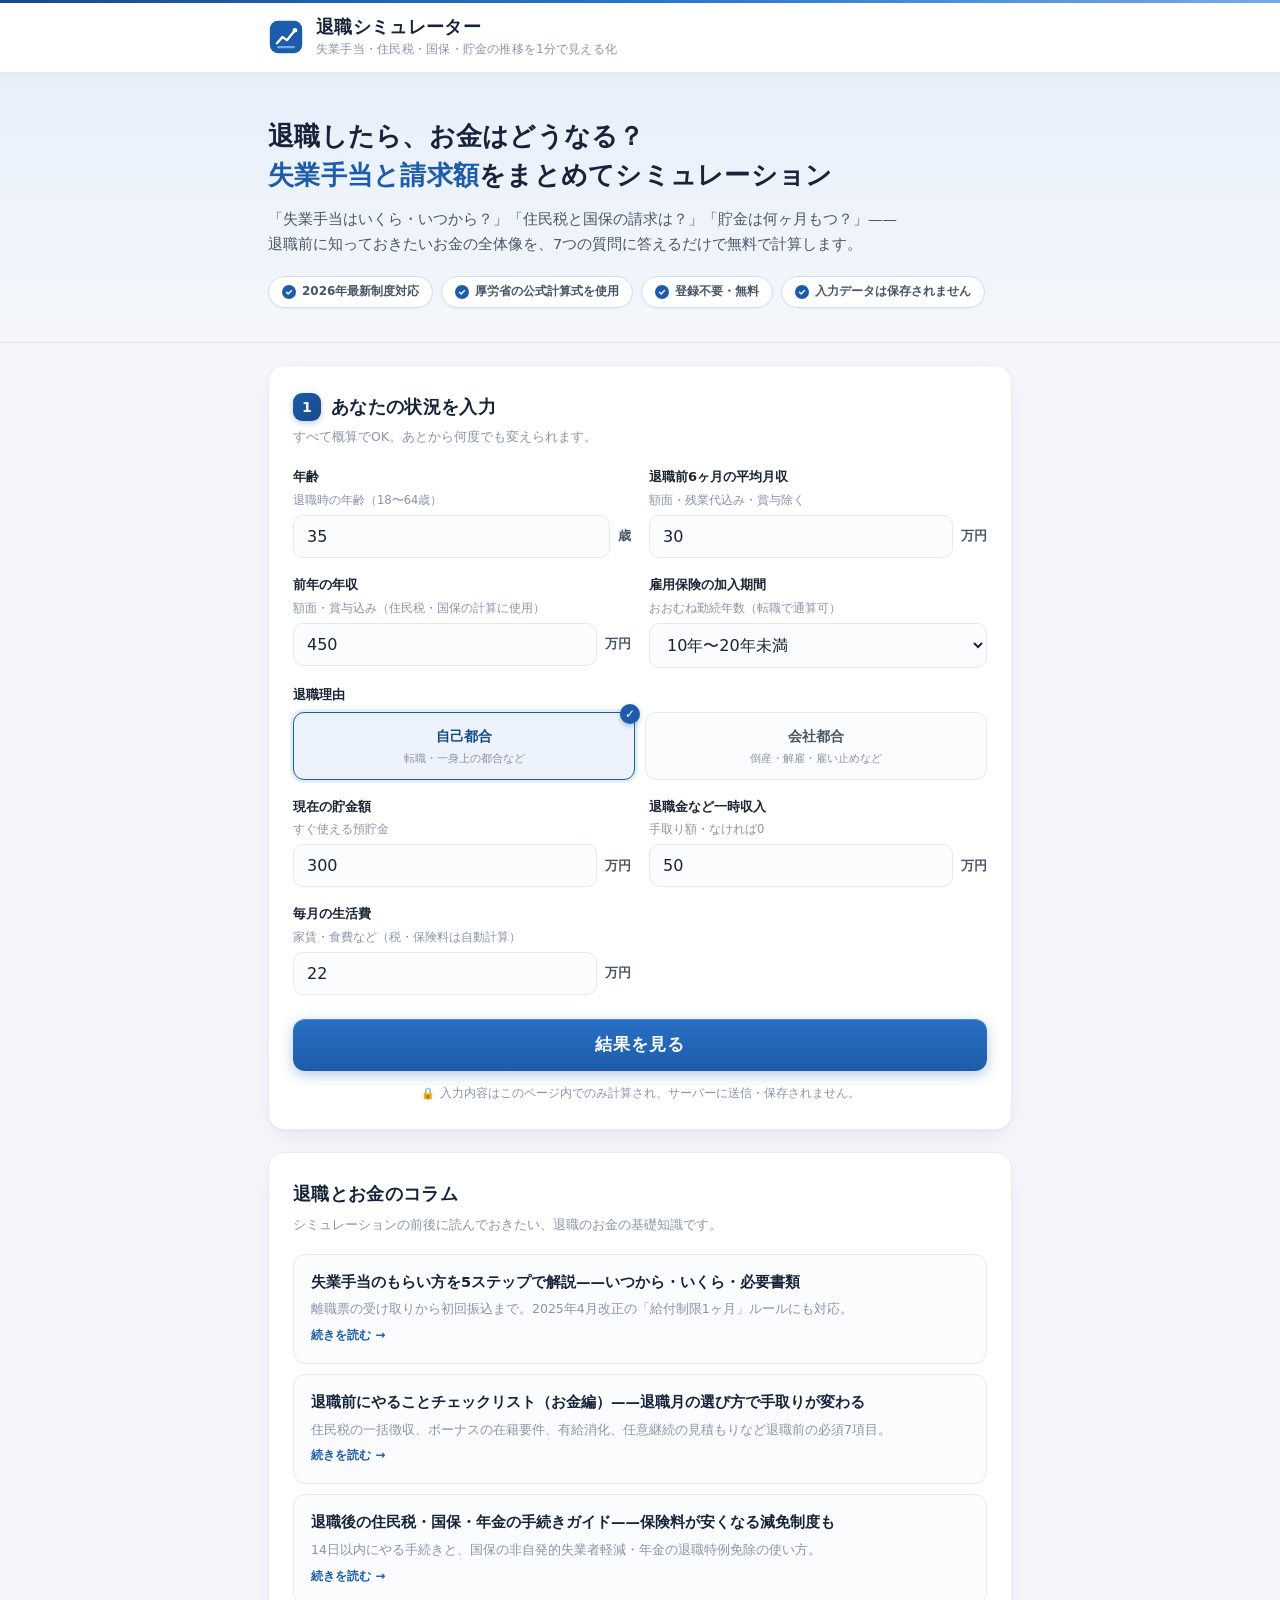
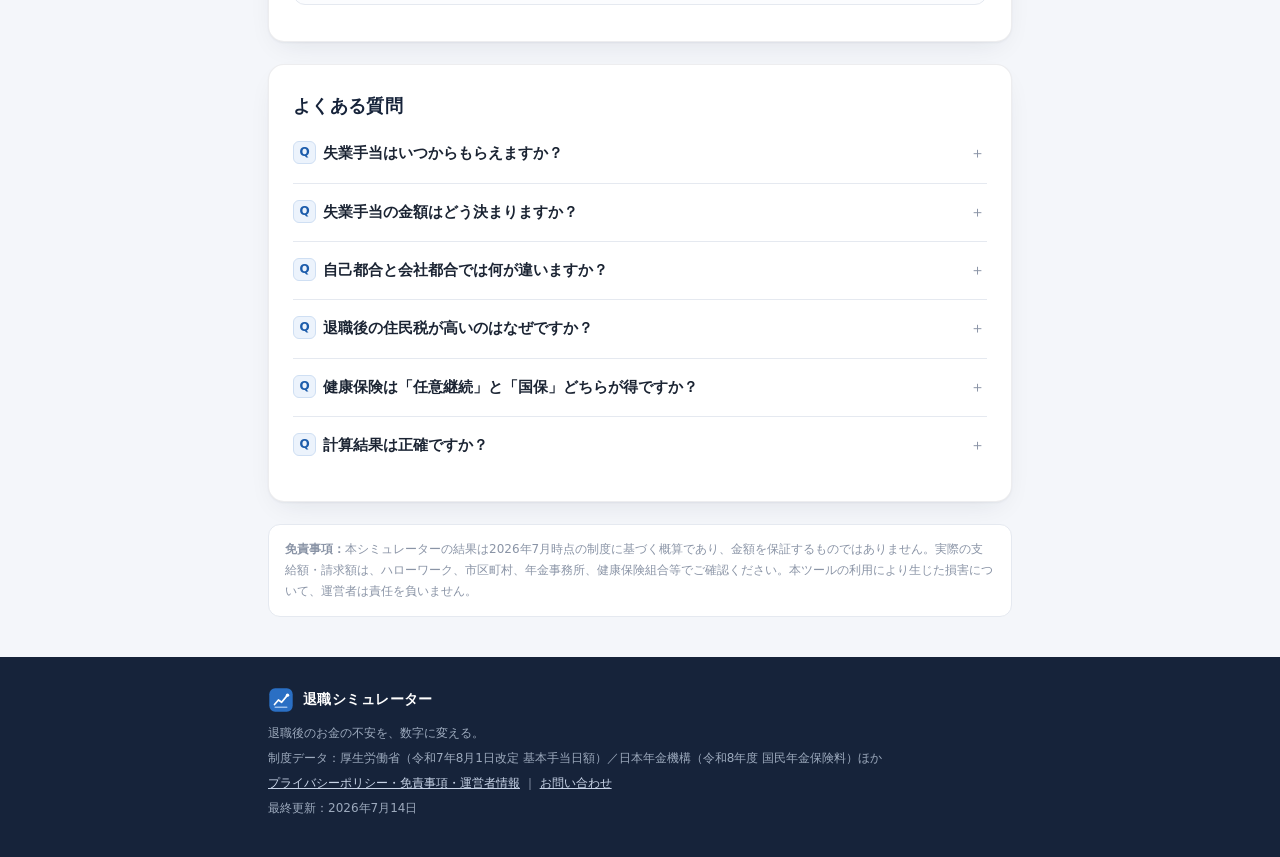
==== commit ef3fad5e: "AdSense審査コードを全ページに設置、ads.txtを追加 Co-Authored-By: Claude Fable 5 <noreply@anthropic.com>" ====
--- a/index.html
+++ b/index.html
@@ -3,11 +3,14 @@
 <head>
 <meta charset="UTF-8">
 <meta name="viewport" content="width=device-width, initial-scale=1.0">
+<script async src="https://pagead2.googlesyndication.com/pagead/js/adsbygoogle.js?client=ca-pub-9132302948928758" crossorigin="anonymous"></script>
 <title>退職シミュレーター｜失業手当・住民税・国保をまとめて計算【2026年版】</title>
 <meta name="description" content="退職したら失業手当はいくら・いつから・何日分もらえる？住民税と国民健康保険の請求額は？貯金は何ヶ月もつ？7つの質問に答えるだけで、退職後のお金の全体像を無料でシミュレーションできます。2026年最新の制度に対応。">
+<link rel="canonical" href="https://taishoku-sim.com/">
 <meta property="og:title" content="退職シミュレーター｜退職後のお金を1分で見える化">
 <meta property="og:description" content="失業手当・住民税・国保・年金・貯金の推移をまとめて無料シミュレーション。2026年最新制度対応。">
 <meta property="og:type" content="website">
+<meta property="og:url" content="https://taishoku-sim.com/">
 <script type="application/ld+json">
 {
   "@context": "https://schema.org",
@@ -277,6 +280,17 @@
     font-size:11px;line-height:18px;text-align:center;font-weight:700;
   }
 
+  /* ===== コラム ===== */
+  .article-list a{
+    display:block;padding:15px 17px;border:1px solid var(--grid);border-radius:12px;
+    margin:10px 0;text-decoration:none;background:#fbfcfe;
+    transition:border-color .15s, background .15s;
+  }
+  .article-list a:hover{border-color:var(--accent-line);background:var(--accent-soft);}
+  .article-list .a-title{font-size:14.5px;font-weight:700;color:var(--navy);}
+  .article-list .a-desc{font-size:12.5px;color:var(--muted);margin-top:3px;}
+  .article-list .a-more{font-size:12px;font-weight:700;color:var(--accent);margin-top:5px;display:inline-block;}
+
   /* ===== FAQ ===== */
   .faq details{border-bottom:1px solid var(--grid);padding:4px 0;}
   .faq details:last-of-type{border-bottom:none;}
@@ -475,6 +489,28 @@
 
   </div>
 
+  <section class="card">
+    <h2>退職とお金のコラム</h2>
+    <p class="sub">シミュレーションの前後に読んでおきたい、退職のお金の基礎知識です。</p>
+    <div class="article-list">
+      <a href="./articles/shitsugyou-teate-moraikata.html">
+        <div class="a-title">失業手当のもらい方を5ステップで解説——いつから・いくら・必要書類</div>
+        <div class="a-desc">離職票の受け取りから初回振込まで。2025年4月改正の「給付制限1ヶ月」ルールにも対応。</div>
+        <span class="a-more">続きを読む →</span>
+      </a>
+      <a href="./articles/taishoku-mae-checklist.html">
+        <div class="a-title">退職前にやることチェックリスト（お金編）——退職月の選び方で手取りが変わる</div>
+        <div class="a-desc">住民税の一括徴収、ボーナスの在籍要件、有給消化、任意継続の見積もりなど退職前の必須7項目。</div>
+        <span class="a-more">続きを読む →</span>
+      </a>
+      <a href="./articles/taishoku-go-tetsuduki.html">
+        <div class="a-title">退職後の住民税・国保・年金の手続きガイド——保険料が安くなる減免制度も</div>
+        <div class="a-desc">14日以内にやる手続きと、国保の非自発的失業者軽減・年金の退職特例免除の使い方。</div>
+        <span class="a-more">続きを読む →</span>
+      </a>
+    </div>
+  </section>
+
   <section class="card faq">
     <h2>よくある質問</h2>
     <details>
@@ -522,7 +558,7 @@
     </div>
     <p>退職後のお金の不安を、数字に変える。</p>
     <p>制度データ：厚生労働省（令和7年8月1日改定 基本手当日額）／日本年金機構（令和8年度 国民年金保険料）ほか</p>
-    <p><a href="./privacy.html" style="color:#c9d5e8;">プライバシーポリシー・免責事項・運営者情報</a></p>
+    <p><a href="./privacy.html" style="color:#c9d5e8;">プライバシーポリシー・免責事項・運営者情報</a> ｜ <a href="https://forms.gle/fLUeUgyRsNNLhdzbA" target="_blank" rel="noopener" style="color:#c9d5e8;">お問い合わせ</a></p>
     <p>最終更新：2026年7月14日</p>
   </div>
 </footer>
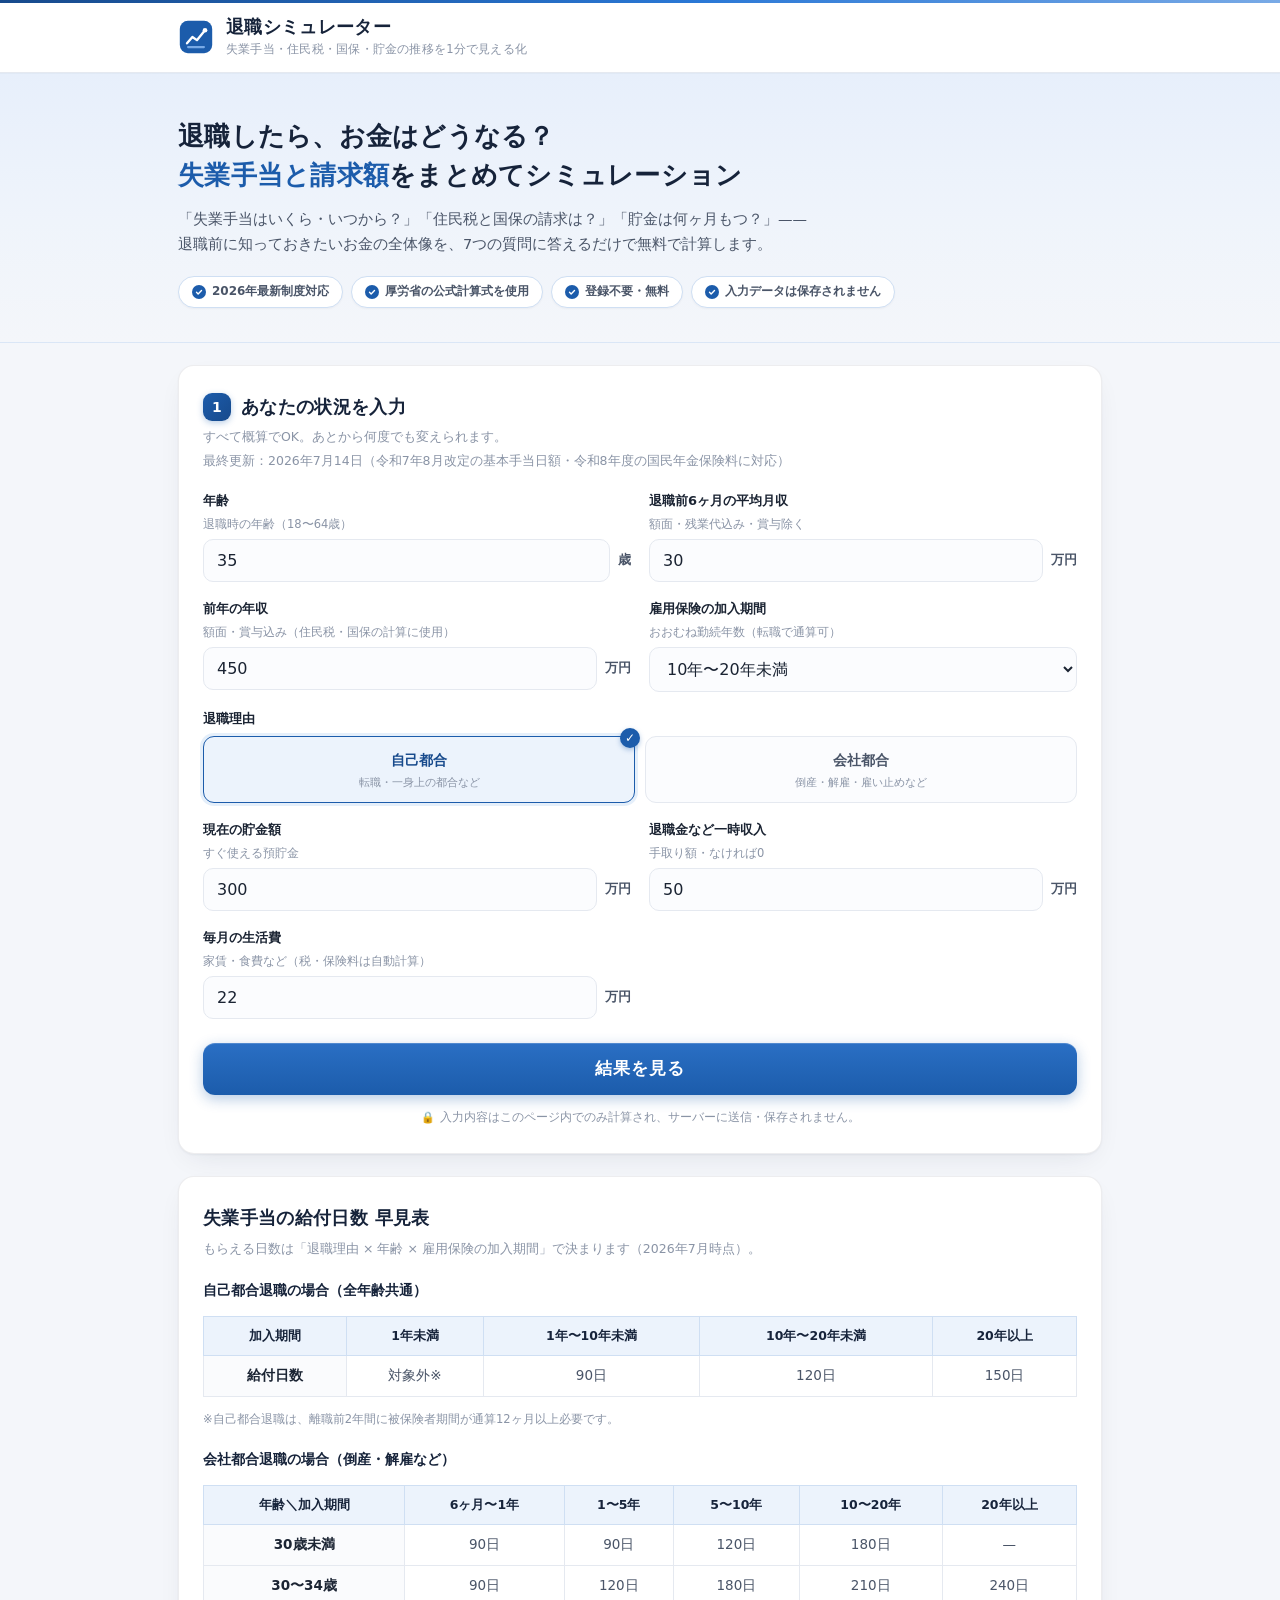
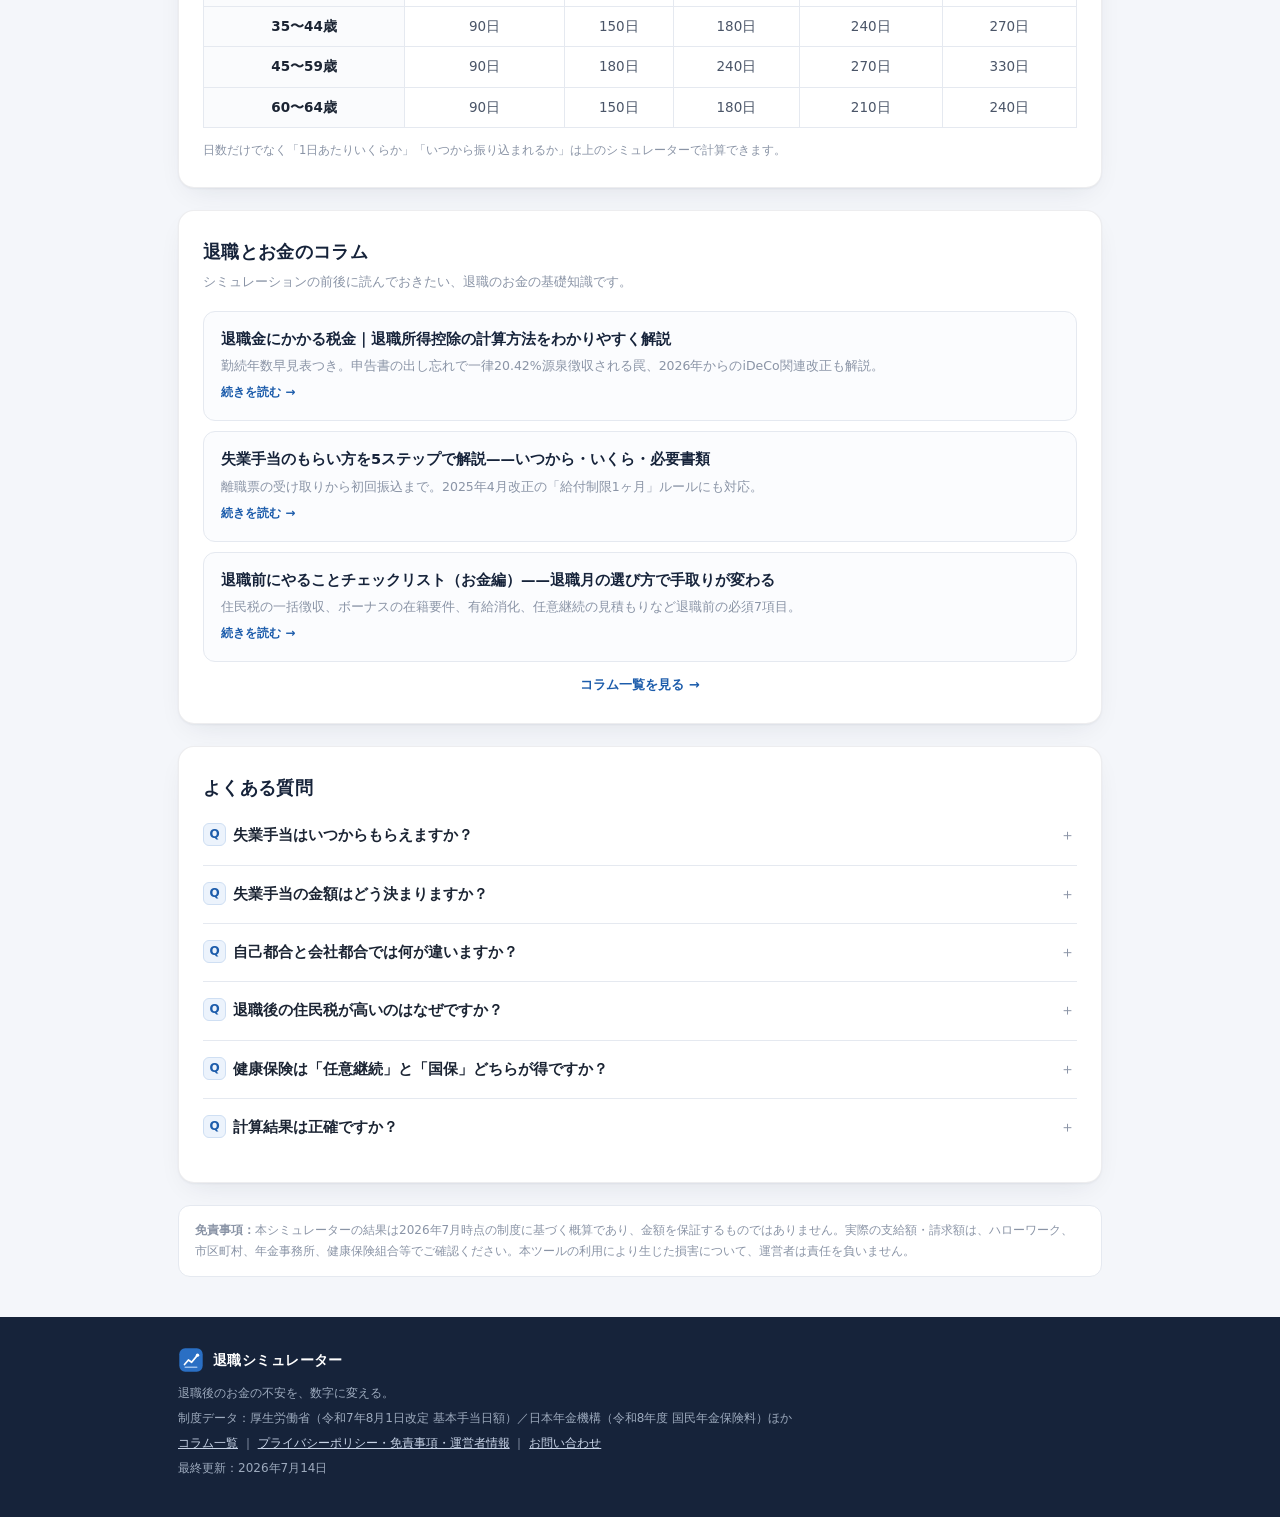
==== commit cf85ec5e: "退職金にかかる税金についてのコラム記事を追加 退職所得控除の計算方法、申告書未提出時の一律源泉徴収、2026年施行のiDeCo関連改正点を解説。  Co-Authored-By: Claude Fab" ====
--- a/index.html
+++ b/index.html
@@ -3,7 +3,11 @@
 <head>
 <meta charset="UTF-8">
 <meta name="viewport" content="width=device-width, initial-scale=1.0">
+<link rel="icon" type="image/svg+xml" href="/favicon.svg">
+<link rel="icon" type="image/png" sizes="32x32" href="/favicon-32.png">
+<link rel="apple-touch-icon" href="/apple-touch-icon.png">
 <script async src="https://pagead2.googlesyndication.com/pagead/js/adsbygoogle.js?client=ca-pub-9132302948928758" crossorigin="anonymous"></script>
+<meta name="google-site-verification" content="UFmTJcN0ziYu6iOAKZZzWbuGEZl9STsk9_JOEtYwScY">
 <title>退職シミュレーター｜失業手当・住民税・国保をまとめて計算【2026年版】</title>
 <meta name="description" content="退職したら失業手当はいくら・いつから・何日分もらえる？住民税と国民健康保険の請求額は？貯金は何ヶ月もつ？7つの質問に答えるだけで、退職後のお金の全体像を無料でシミュレーションできます。2026年最新の制度に対応。">
 <link rel="canonical" href="https://taishoku-sim.com/">
@@ -11,6 +15,8 @@
 <meta property="og:description" content="失業手当・住民税・国保・年金・貯金の推移をまとめて無料シミュレーション。2026年最新制度対応。">
 <meta property="og:type" content="website">
 <meta property="og:url" content="https://taishoku-sim.com/">
+<meta property="og:image" content="https://taishoku-sim.com/ogp.png">
+<meta name="twitter:card" content="summary_large_image">
 <script type="application/ld+json">
 {
   "@context": "https://schema.org",
@@ -77,7 +83,7 @@
     -webkit-font-smoothing:antialiased;
   }
   a{color:var(--accent);}
-  .wrap{max-width:780px;margin:0 auto;padding:0 18px;}
+  .wrap{max-width:960px;margin:0 auto;padding:0 18px;}
 
   /* ===== ヘッダー ===== */
   header.site{
@@ -207,6 +213,7 @@
   .hero-figure .note.mid{color:var(--ink-2);background:#f1f3f7;border:1px solid var(--grid);}
 
   .stat-grid{display:grid;grid-template-columns:1fr 1fr;gap:12px;margin-top:16px;}
+  @media(min-width:720px){.stat-grid{grid-template-columns:1fr 1fr 1fr;}}
   .stat{
     border:1px solid var(--grid);border-left:3px solid var(--accent);
     border-radius:10px;padding:12px 14px;background:#fbfcfe;
@@ -280,7 +287,29 @@
     font-size:11px;line-height:18px;text-align:center;font-weight:700;
   }
 
+  /* ===== シェア ===== */
+  .share-row{display:flex;align-items:center;gap:10px;flex-wrap:wrap;margin-top:18px;padding-top:16px;border-top:1px solid var(--grid);}
+  .share-row .s-label{font-size:12.5px;font-weight:700;color:var(--ink-2);}
+  .share-btn{
+    display:inline-flex;align-items:center;gap:6px;padding:8px 16px;border-radius:999px;
+    font-size:12.5px;font-weight:700;text-decoration:none;cursor:pointer;border:none;font-family:inherit;
+    transition:filter .15s, transform .12s;
+  }
+  .share-btn:hover{filter:brightness(1.08);transform:translateY(-1px);}
+  .share-btn.x{background:#0f1419;color:#fff;}
+  .share-btn.line{background:#06c755;color:#fff;}
+  .share-btn.copy{background:var(--accent-soft);color:var(--accent-strong);border:1px solid var(--accent-line);}
+
+  /* ===== 早見表 ===== */
+  table.quick{width:100%;border-collapse:collapse;margin:10px 0 4px;font-size:13.5px;text-align:center;}
+  table.quick th{background:var(--accent-soft);color:var(--navy);font-weight:700;padding:8px 6px;border:1px solid var(--accent-line);font-size:12.5px;}
+  table.quick td{padding:8px 6px;border:1px solid var(--grid);color:var(--ink-2);font-variant-numeric:tabular-nums;}
+  table.quick td:first-child{font-weight:700;color:var(--ink);background:#fafbfd;}
+  .quick-note{font-size:11.5px;color:var(--muted);margin-top:8px;}
+  .quick-wrap{overflow-x:auto;}
+
   /* ===== コラム ===== */
+  .article-more{display:block;text-align:center;font-size:13px;font-weight:700;margin-top:12px;text-decoration:none;}
   .article-list a{
     display:block;padding:15px 17px;border:1px solid var(--grid);border-radius:12px;
     margin:10px 0;text-decoration:none;background:#fbfcfe;
@@ -386,7 +415,7 @@
 
   <section class="card">
     <h2><span class="num">1</span>あなたの状況を入力</h2>
-    <p class="sub">すべて概算でOK。あとから何度でも変えられます。</p>
+    <p class="sub">すべて概算でOK。あとから何度でも変えられます。<span style="display:block;margin-top:2px;">最終更新：2026年7月14日（令和7年8月改定の基本手当日額・令和8年度の国民年金保険料に対応）</span></p>
     <form id="form" onsubmit="return false;">
       <div class="grid">
         <div class="field">
@@ -452,6 +481,12 @@
         <div class="tooltip" id="tooltip"></div>
       </div>
       <p class="chart-legend-note">毎月末の貯金残高の推移（24ヶ月）。<span style="color:var(--critical);font-weight:600;">■赤</span>はマイナス（貯金が尽きた状態）。失業手当の入金と、生活費・税・保険料の支払いを月ごとに反映しています。</p>
+      <div class="share-row">
+        <span class="s-label">このツールをシェア：</span>
+        <a class="share-btn x" href="https://twitter.com/intent/tweet?text=%E9%80%80%E8%81%B7%E3%82%B7%E3%83%9F%E3%83%A5%E3%83%AC%E3%83%BC%E3%82%BF%E3%83%BC%EF%BD%9C%E5%A4%B1%E6%A5%AD%E6%89%8B%E5%BD%93%E3%83%BB%E4%BD%8F%E6%B0%91%E7%A8%8E%E3%83%BB%E5%9B%BD%E4%BF%9D%E3%83%BB%E8%B2%AF%E9%87%91%E3%81%AE%E6%8E%A8%E7%A7%BB%E3%82%921%E5%88%86%E3%81%A7%E8%A6%8B%E3%81%88%E3%82%8B%E5%8C%96&amp;url=https%3A%2F%2Ftaishoku-sim.com%2F" target="_blank" rel="noopener">𝕏 ポスト</a>
+        <a class="share-btn line" href="https://social-plugins.line.me/lineit/share?url=https%3A%2F%2Ftaishoku-sim.com%2F" target="_blank" rel="noopener">LINEで送る</a>
+        <button class="share-btn copy" id="copyUrlBtn">🔗 URLをコピー</button>
+      </div>
     </section>
 
     <section class="card">
@@ -490,9 +525,39 @@
   </div>
 
   <section class="card">
+    <h2>失業手当の給付日数 早見表</h2>
+    <p class="sub">もらえる日数は「退職理由 × 年齢 × 雇用保険の加入期間」で決まります（2026年7月時点）。</p>
+    <h3 style="font-size:14px;color:var(--navy);margin:6px 0 4px;">自己都合退職の場合（全年齢共通）</h3>
+    <div class="quick-wrap">
+      <table class="quick">
+        <tr><th>加入期間</th><th>1年未満</th><th>1年〜10年未満</th><th>10年〜20年未満</th><th>20年以上</th></tr>
+        <tr><td>給付日数</td><td>対象外※</td><td>90日</td><td>120日</td><td>150日</td></tr>
+      </table>
+    </div>
+    <p class="quick-note">※自己都合退職は、離職前2年間に被保険者期間が通算12ヶ月以上必要です。</p>
+    <h3 style="font-size:14px;color:var(--navy);margin:18px 0 4px;">会社都合退職の場合（倒産・解雇など）</h3>
+    <div class="quick-wrap">
+      <table class="quick">
+        <tr><th>年齢＼加入期間</th><th>6ヶ月〜1年</th><th>1〜5年</th><th>5〜10年</th><th>10〜20年</th><th>20年以上</th></tr>
+        <tr><td>30歳未満</td><td>90日</td><td>90日</td><td>120日</td><td>180日</td><td>—</td></tr>
+        <tr><td>30〜34歳</td><td>90日</td><td>120日</td><td>180日</td><td>210日</td><td>240日</td></tr>
+        <tr><td>35〜44歳</td><td>90日</td><td>150日</td><td>180日</td><td>240日</td><td>270日</td></tr>
+        <tr><td>45〜59歳</td><td>90日</td><td>180日</td><td>240日</td><td>270日</td><td>330日</td></tr>
+        <tr><td>60〜64歳</td><td>90日</td><td>150日</td><td>180日</td><td>210日</td><td>240日</td></tr>
+      </table>
+    </div>
+    <p class="quick-note">日数だけでなく「1日あたりいくらか」「いつから振り込まれるか」は上のシミュレーターで計算できます。</p>
+  </section>
+
+  <section class="card">
     <h2>退職とお金のコラム</h2>
     <p class="sub">シミュレーションの前後に読んでおきたい、退職のお金の基礎知識です。</p>
     <div class="article-list">
+      <a href="./articles/taishokukin-zeikin.html">
+        <div class="a-title">退職金にかかる税金｜退職所得控除の計算方法をわかりやすく解説</div>
+        <div class="a-desc">勤続年数早見表つき。申告書の出し忘れで一律20.42%源泉徴収される罠、2026年からのiDeCo関連改正も解説。</div>
+        <span class="a-more">続きを読む →</span>
+      </a>
       <a href="./articles/shitsugyou-teate-moraikata.html">
         <div class="a-title">失業手当のもらい方を5ステップで解説——いつから・いくら・必要書類</div>
         <div class="a-desc">離職票の受け取りから初回振込まで。2025年4月改正の「給付制限1ヶ月」ルールにも対応。</div>
@@ -503,12 +568,8 @@
         <div class="a-desc">住民税の一括徴収、ボーナスの在籍要件、有給消化、任意継続の見積もりなど退職前の必須7項目。</div>
         <span class="a-more">続きを読む →</span>
       </a>
-      <a href="./articles/taishoku-go-tetsuduki.html">
-        <div class="a-title">退職後の住民税・国保・年金の手続きガイド——保険料が安くなる減免制度も</div>
-        <div class="a-desc">14日以内にやる手続きと、国保の非自発的失業者軽減・年金の退職特例免除の使い方。</div>
-        <span class="a-more">続きを読む →</span>
-      </a>
     </div>
+    <a class="article-more" href="./articles/">コラム一覧を見る →</a>
   </section>
 
   <section class="card faq">
@@ -558,7 +619,7 @@
     </div>
     <p>退職後のお金の不安を、数字に変える。</p>
     <p>制度データ：厚生労働省（令和7年8月1日改定 基本手当日額）／日本年金機構（令和8年度 国民年金保険料）ほか</p>
-    <p><a href="./privacy.html" style="color:#c9d5e8;">プライバシーポリシー・免責事項・運営者情報</a> ｜ <a href="https://forms.gle/fLUeUgyRsNNLhdzbA" target="_blank" rel="noopener" style="color:#c9d5e8;">お問い合わせ</a></p>
+    <p><a href="./articles/" style="color:#c9d5e8;">コラム一覧</a> ｜ <a href="./privacy.html" style="color:#c9d5e8;">プライバシーポリシー・免責事項・運営者情報</a> ｜ <a href="https://forms.gle/fLUeUgyRsNNLhdzbA" target="_blank" rel="noopener" style="color:#c9d5e8;">お問い合わせ</a></p>
     <p>最終更新：2026年7月14日</p>
   </div>
 </footer>
@@ -832,8 +893,8 @@
 function drawChart(r) {
   const boxW = $("chartBox").clientWidth || 720;
   const mobile = boxW < 560;
-  const W = mobile ? Math.max(320, Math.round(boxW)) : 720;
-  const H = mobile ? 264 : 300;
+  const W = mobile ? Math.max(320, Math.round(boxW)) : Math.min(Math.max(Math.round(boxW), 560), 1000);
+  const H = mobile ? 264 : 310;
   const padL = mobile ? 48 : 64, padR = mobile ? 18 : 12, padT = 18, padB = mobile ? 30 : 34;
   const fs = mobile ? 11.5 : 13;          // 軸ラベルの文字サイズ
   const labelEvery = mobile ? 6 : 3;      // X軸ラベルの間隔（ヶ月）
@@ -931,6 +992,12 @@
   render();
   $("results").scrollIntoView({ behavior: "smooth", block: "start" });
 });
+$("copyUrlBtn").addEventListener("click", () => {
+  navigator.clipboard.writeText("https://taishoku-sim.com/").then(() => {
+    $("copyUrlBtn").textContent = "✓ コピーしました";
+    setTimeout(() => { $("copyUrlBtn").textContent = "🔗 URLをコピー"; }, 1800);
+  });
+});
 </script>
 </body>
 </html>
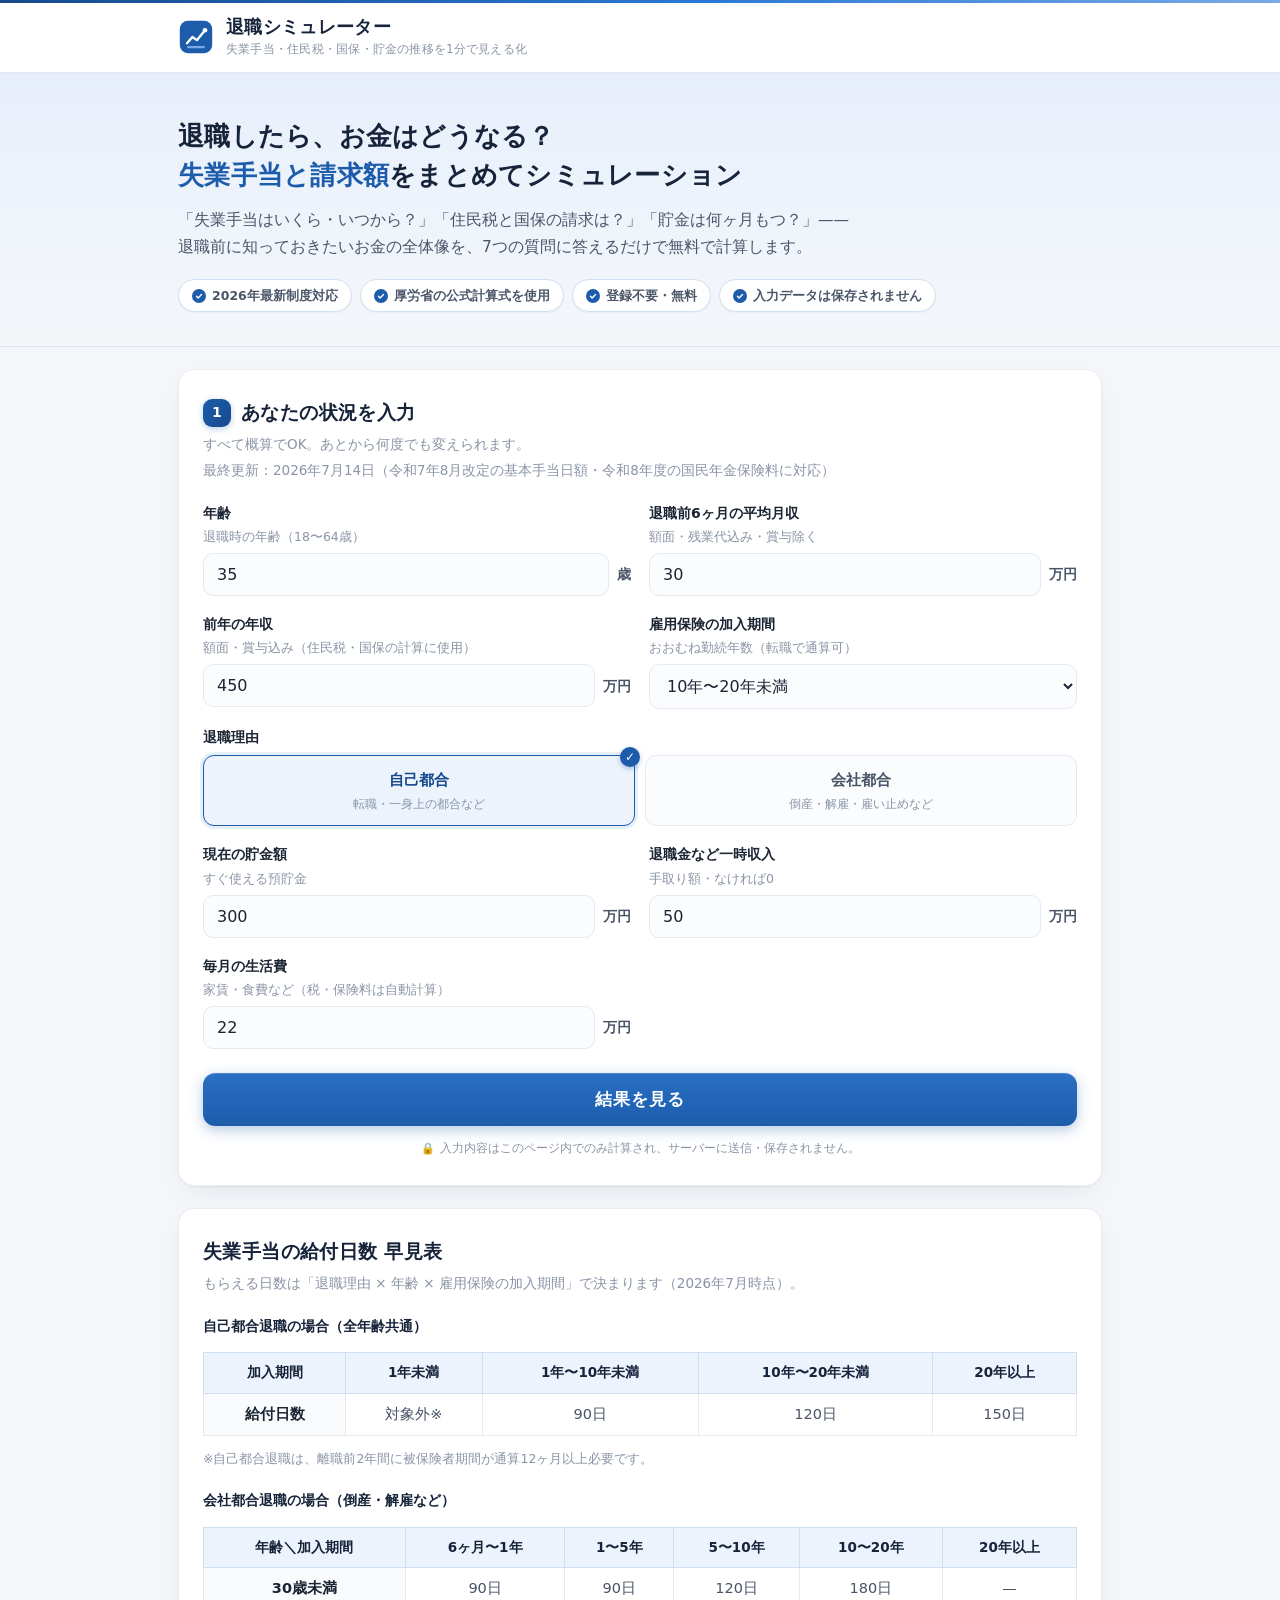
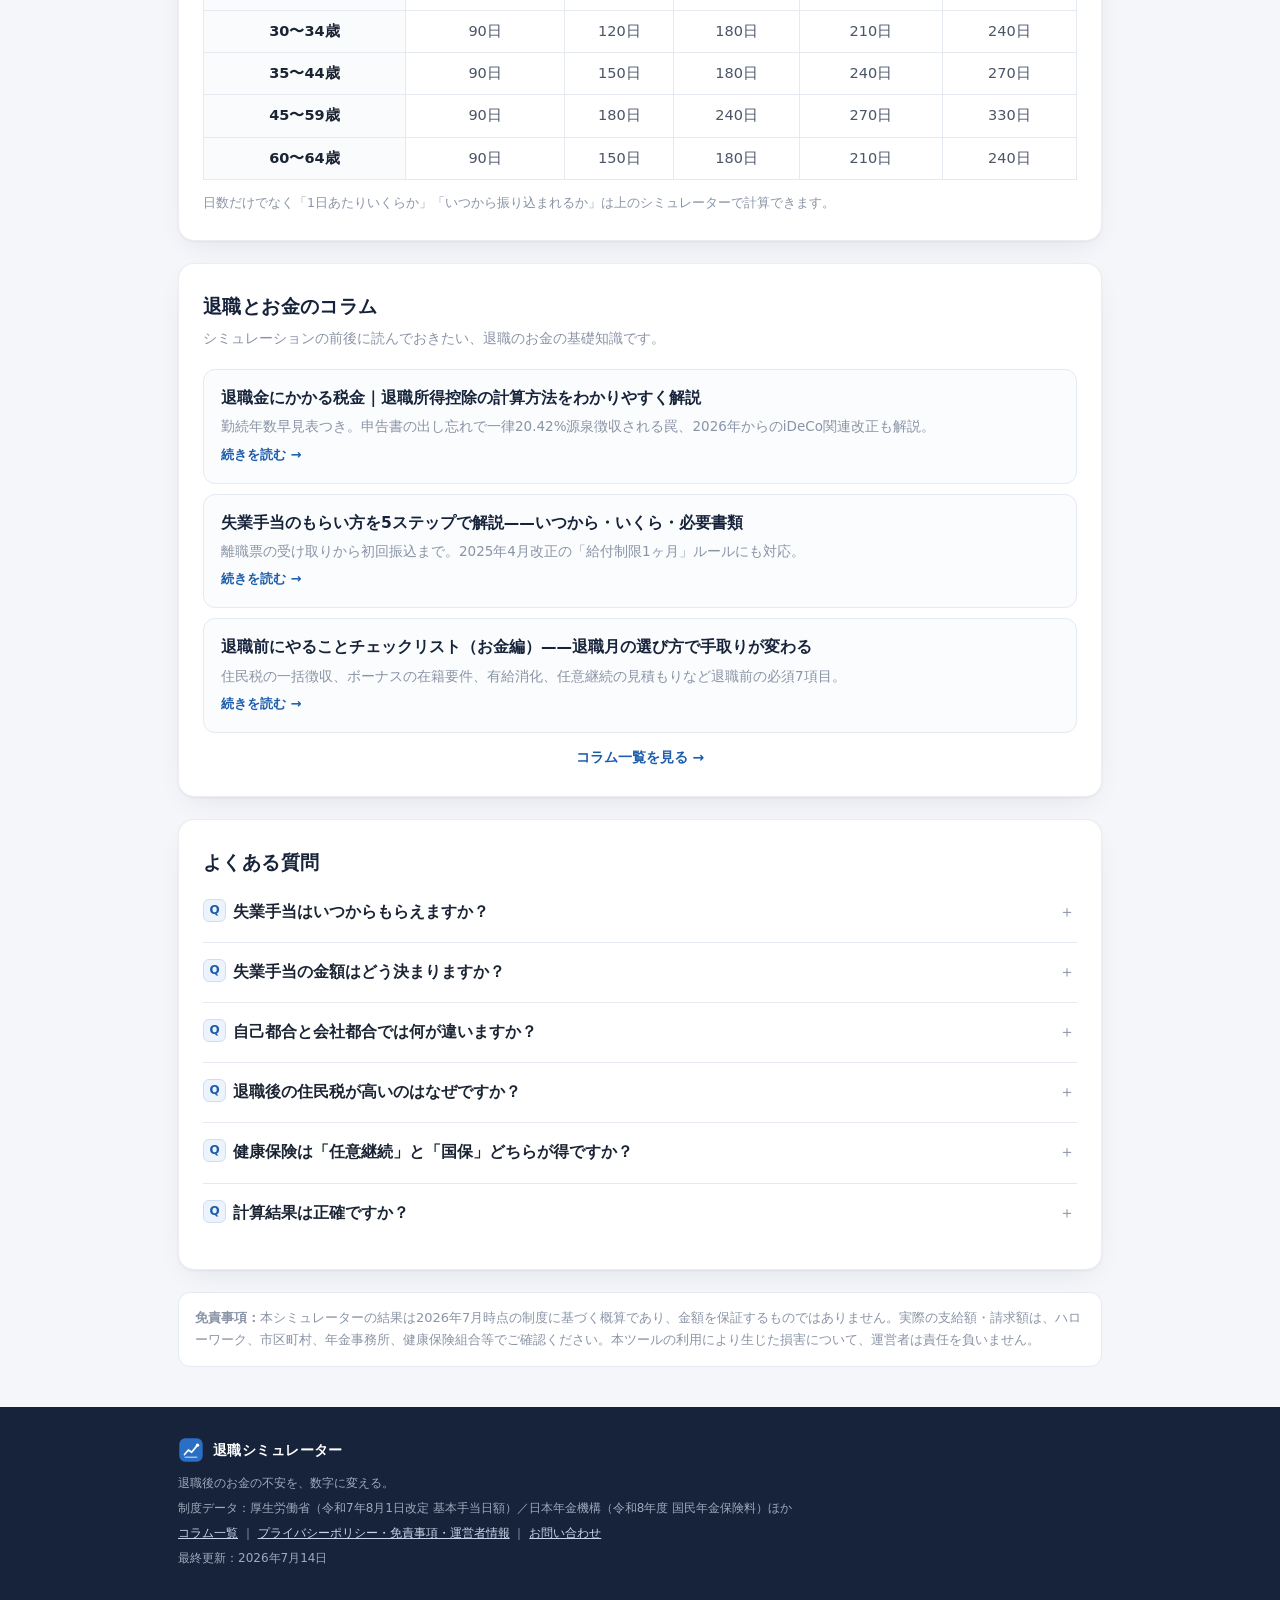
==== commit 2869f6b5: "トップページの文字サイズを全体的に一段階拡大（本文系15px・表15px・見出し19px） Co-Authored-By: Claude Fable 5 <noreply@anthropic.com>" ====
--- a/index.html
+++ b/index.html
@@ -112,11 +112,11 @@
     font-weight:700;
   }
   .hero h1 .accent-line{color:var(--accent);}
-  .hero p.lead{margin-top:12px;color:var(--ink-2);font-size:14.5px;max-width:640px;}
+  .hero p.lead{margin-top:12px;color:var(--ink-2);font-size:15.5px;max-width:680px;}
   .hero .badges{margin-top:18px;display:flex;flex-wrap:wrap;gap:8px;}
   .badge{
     display:inline-flex;align-items:center;gap:6px;
-    font-size:12px;background:var(--surface);color:var(--ink-2);
+    font-size:12.5px;background:var(--surface);color:var(--ink-2);
     border:1px solid var(--accent-line);
     border-radius:999px;padding:4.5px 13px;font-weight:600;
     box-shadow:0 1px 2px rgba(22,35,58,.04);
@@ -134,7 +134,7 @@
   }
   @media(max-width:560px){.card{padding:22px 18px;}}
   .card h2{
-    font-size:17.5px;margin-bottom:4px;display:flex;align-items:center;gap:10px;
+    font-size:19px;margin-bottom:4px;display:flex;align-items:center;gap:10px;
     color:var(--navy);letter-spacing:.02em;
   }
   .card h2 .num{
@@ -143,13 +143,13 @@
     display:inline-flex;align-items:center;justify-content:center;font-size:14px;flex:none;
     box-shadow:0 2px 6px rgba(28,92,171,.3);
   }
-  .card .sub{font-size:12.5px;color:var(--muted);margin-bottom:18px;}
+  .card .sub{font-size:13.5px;color:var(--muted);margin-bottom:18px;}
 
   /* ===== フォーム ===== */
   form .grid{display:grid;grid-template-columns:1fr 1fr;gap:16px 18px;}
   @media(max-width:560px){form .grid{grid-template-columns:1fr;}}
-  .field label{display:block;font-size:13px;font-weight:700;margin-bottom:5px;color:var(--ink);}
-  .field .hint{font-weight:400;color:var(--muted);font-size:11.5px;display:block;margin-top:1px;}
+  .field label{display:block;font-size:14px;font-weight:700;margin-bottom:5px;color:var(--ink);}
+  .field .hint{font-weight:400;color:var(--muted);font-size:12.5px;display:block;margin-top:1px;}
   .field .inputrow{display:flex;align-items:center;gap:8px;}
   input[type=number],select{
     width:100%;padding:11px 13px;font-size:16px;border:1.5px solid var(--grid);
@@ -161,15 +161,15 @@
     outline:none;border-color:var(--accent);background:#fff;
     box-shadow:0 0 0 3px rgba(42,120,214,.15);
   }
-  .unit{font-size:13px;color:var(--ink-2);flex:none;font-weight:600;}
+  .unit{font-size:14px;color:var(--ink-2);flex:none;font-weight:600;}
   .radio-group{display:flex;gap:10px;}
   .radio-group label{
     flex:1;border:1.5px solid var(--grid);border-radius:11px;padding:11px 8px;
-    text-align:center;font-size:14px;font-weight:700;cursor:pointer;background:#fbfcfe;
+    text-align:center;font-size:15px;font-weight:700;cursor:pointer;background:#fbfcfe;
     display:flex;flex-direction:column;gap:1px;margin:0;color:var(--ink-2);
     transition:all .15s;position:relative;
   }
-  .radio-group label small{font-weight:400;font-size:10.5px;color:var(--muted);}
+  .radio-group label small{font-weight:400;font-size:11.5px;color:var(--muted);}
   .radio-group input{display:none;}
   .radio-group label.on{
     border-color:var(--accent);background:var(--accent-soft);color:var(--accent-strong);
@@ -182,7 +182,7 @@
     box-shadow:0 2px 5px rgba(28,92,171,.35);
   }
   .btn{
-    display:block;width:100%;margin-top:24px;padding:15px;font-size:16.5px;font-weight:700;
+    display:block;width:100%;margin-top:24px;padding:15px;font-size:17px;font-weight:700;
     background:linear-gradient(180deg,#2a6fc4,var(--accent));color:#fff;border:none;border-radius:12px;cursor:pointer;
     font-family:inherit;letter-spacing:.06em;
     box-shadow:0 4px 14px rgba(28,92,171,.32), inset 0 1px 0 rgba(255,255,255,.18);
@@ -191,7 +191,7 @@
   .btn:hover{filter:brightness(1.06);transform:translateY(-1px);box-shadow:0 6px 18px rgba(28,92,171,.38), inset 0 1px 0 rgba(255,255,255,.18);}
   .btn:active{transform:translateY(0);}
   .privacy-note{
-    margin-top:12px;font-size:11.5px;color:var(--muted);text-align:center;
+    margin-top:12px;font-size:12px;color:var(--muted);text-align:center;
     display:flex;align-items:center;justify-content:center;gap:5px;
   }
   .privacy-note::before{content:"🔒";font-size:11px;}
@@ -199,13 +199,13 @@
   /* ===== 結果 ===== */
   #results{display:none;}
   .hero-figure{text-align:center;padding:10px 0 6px;}
-  .hero-figure .label{font-size:13.5px;color:var(--ink-2);font-weight:700;letter-spacing:.03em;}
+  .hero-figure .label{font-size:14.5px;color:var(--ink-2);font-weight:700;letter-spacing:.03em;}
   .hero-figure .value{
     font-size:52px;font-weight:700;line-height:1.25;letter-spacing:.01em;color:var(--navy);
   }
   .hero-figure .value small{font-size:22px;font-weight:700;}
   .hero-figure .note{
-    display:inline-block;font-size:13px;margin-top:6px;font-weight:700;
+    display:inline-block;font-size:14px;margin-top:6px;font-weight:700;
     border-radius:999px;padding:5px 16px;
   }
   .hero-figure .note.ok{color:var(--good);background:var(--good-soft);border:1px solid var(--good-line);}
@@ -218,30 +218,30 @@
     border:1px solid var(--grid);border-left:3px solid var(--accent);
     border-radius:10px;padding:12px 14px;background:#fbfcfe;
   }
-  .stat .k{font-size:11.5px;color:var(--muted);font-weight:600;}
-  .stat .v{font-size:20px;font-weight:700;margin-top:2px;color:var(--navy);}
+  .stat .k{font-size:12.5px;color:var(--muted);font-weight:600;}
+  .stat .v{font-size:21px;font-weight:700;margin-top:2px;color:var(--navy);}
   .stat .v small{font-size:12px;font-weight:600;color:var(--ink-2);}
 
   .alert{
     background:var(--warning-bg);border:1px solid var(--warning-border);
-    border-radius:10px;padding:13px 15px;font-size:13px;margin-top:12px;color:var(--warning-ink);
+    border-radius:10px;padding:13px 15px;font-size:14px;margin-top:12px;color:var(--warning-ink);
   }
   .alert strong{color:#584307;}
   .goodnote{
     background:var(--good-soft);border:1px solid var(--good-line);border-radius:10px;
-    padding:13px 15px;font-size:13px;margin-top:4px;margin-bottom:10px;color:#1d4d28;
+    padding:13px 15px;font-size:14px;margin-top:4px;margin-bottom:10px;color:#1d4d28;
   }
 
   /* ===== タイムライン ===== */
   .timeline{margin-top:18px;}
   .tl-bar{display:flex;border-radius:9px;overflow:hidden;height:40px;border:1px solid var(--grid);box-shadow:inset 0 1px 2px rgba(22,35,58,.04);}
-  .tl-seg{display:flex;align-items:center;justify-content:center;font-size:11px;font-weight:700;
+  .tl-seg{display:flex;align-items:center;justify-content:center;font-size:12px;font-weight:700;
     white-space:nowrap;overflow:hidden;padding:0 4px;}
   .tl-seg.wait{background:#edeff3;color:var(--ink-2);}
   .tl-seg.restrict{background:#f7ecd2;color:var(--warning-ink);}
   .tl-seg.benefit{background:linear-gradient(180deg,#e3eefb,#d8e7f9);color:var(--accent-strong);}
-  .tl-labels{display:flex;justify-content:space-between;font-size:11px;color:var(--muted);margin-top:6px;font-weight:600;}
-  .tl-legend{display:none;font-size:11.5px;color:var(--ink-2);margin-top:8px;line-height:1.9;}
+  .tl-labels{display:flex;justify-content:space-between;font-size:12px;color:var(--muted);margin-top:6px;font-weight:600;}
+  .tl-legend{display:none;font-size:12.5px;color:var(--ink-2);margin-top:8px;line-height:1.9;}
   .tl-legend .sw{display:inline-block;width:10px;height:10px;border-radius:3px;margin:0 4px 0 10px;vertical-align:-1px;}
   @media(max-width:560px){
     .tl-seg{font-size:0;}
@@ -249,20 +249,20 @@
   }
 
   /* ===== 支払いテーブル ===== */
-  table.pay{width:100%;border-collapse:collapse;margin-top:12px;font-size:14px;}
-  table.pay th{text-align:left;font-weight:700;color:var(--ink-2);padding:10px 8px;border-bottom:2px solid var(--grid);font-size:12.5px;letter-spacing:.03em;}
+  table.pay{width:100%;border-collapse:collapse;margin-top:12px;font-size:15px;}
+  table.pay th{text-align:left;font-weight:700;color:var(--ink-2);padding:10px 8px;border-bottom:2px solid var(--grid);font-size:13.5px;letter-spacing:.03em;}
   table.pay td{padding:11px 8px;border-bottom:1px solid var(--grid);text-align:right;font-variant-numeric:tabular-nums;}
   table.pay td.name{text-align:left;font-weight:600;}
-  table.pay td .memo{display:block;font-size:11px;color:var(--muted);font-weight:400;}
+  table.pay td .memo{display:block;font-size:12px;color:var(--muted);font-weight:400;}
   table.pay tr:nth-child(even) td{background:#fafbfd;}
-  table.pay tr.total td{font-weight:700;font-size:15px;border-bottom:none;border-top:2px solid var(--baseline);background:var(--accent-soft);color:var(--navy);}
+  table.pay tr.total td{font-weight:700;font-size:16px;border-bottom:none;border-top:2px solid var(--baseline);background:var(--accent-soft);color:var(--navy);}
   table.pay tr.total td:first-child{border-radius:8px 0 0 8px;}
   table.pay tr.total td:last-child{border-radius:0 8px 8px 0;}
   table.pay td:not(.name){white-space:nowrap;}
   @media(max-width:560px){
-    table.pay{font-size:13px;}
+    table.pay{font-size:14px;}
     table.pay td{padding:10px 5px;}
-    table.pay tr.total td{font-size:13.5px;}
+    table.pay tr.total td{font-size:14.5px;}
   }
 
   /* ===== チャート ===== */
@@ -275,10 +275,10 @@
     box-shadow:0 4px 14px rgba(22,35,58,.3);
   }
   .tooltip .t{font-weight:700;}
-  .chart-legend-note{font-size:11.5px;color:var(--muted);margin-top:10px;}
+  .chart-legend-note{font-size:12.5px;color:var(--muted);margin-top:10px;}
 
   /* ===== ヒント ===== */
-  .tips li{margin:10px 0;font-size:13.5px;list-style:none;padding-left:30px;position:relative;color:var(--ink-2);}
+  .tips li{margin:10px 0;font-size:15px;list-style:none;padding-left:30px;position:relative;color:var(--ink-2);}
   .tips li strong{color:var(--ink);}
   .tips li::before{
     content:"✓";position:absolute;left:0;top:2px;
@@ -289,10 +289,10 @@
 
   /* ===== シェア ===== */
   .share-row{display:flex;align-items:center;gap:10px;flex-wrap:wrap;margin-top:18px;padding-top:16px;border-top:1px solid var(--grid);}
-  .share-row .s-label{font-size:12.5px;font-weight:700;color:var(--ink-2);}
+  .share-row .s-label{font-size:13px;font-weight:700;color:var(--ink-2);}
   .share-btn{
     display:inline-flex;align-items:center;gap:6px;padding:8px 16px;border-radius:999px;
-    font-size:12.5px;font-weight:700;text-decoration:none;cursor:pointer;border:none;font-family:inherit;
+    font-size:13px;font-weight:700;text-decoration:none;cursor:pointer;border:none;font-family:inherit;
     transition:filter .15s, transform .12s;
   }
   .share-btn:hover{filter:brightness(1.08);transform:translateY(-1px);}
@@ -301,30 +301,30 @@
   .share-btn.copy{background:var(--accent-soft);color:var(--accent-strong);border:1px solid var(--accent-line);}
 
   /* ===== 早見表 ===== */
-  table.quick{width:100%;border-collapse:collapse;margin:10px 0 4px;font-size:13.5px;text-align:center;}
-  table.quick th{background:var(--accent-soft);color:var(--navy);font-weight:700;padding:8px 6px;border:1px solid var(--accent-line);font-size:12.5px;}
+  table.quick{width:100%;border-collapse:collapse;margin:10px 0 4px;font-size:14.5px;text-align:center;}
+  table.quick th{background:var(--accent-soft);color:var(--navy);font-weight:700;padding:8px 6px;border:1px solid var(--accent-line);font-size:13.5px;}
   table.quick td{padding:8px 6px;border:1px solid var(--grid);color:var(--ink-2);font-variant-numeric:tabular-nums;}
   table.quick td:first-child{font-weight:700;color:var(--ink);background:#fafbfd;}
-  .quick-note{font-size:11.5px;color:var(--muted);margin-top:8px;}
+  .quick-note{font-size:12.5px;color:var(--muted);margin-top:8px;}
   .quick-wrap{overflow-x:auto;}
 
   /* ===== コラム ===== */
-  .article-more{display:block;text-align:center;font-size:13px;font-weight:700;margin-top:12px;text-decoration:none;}
+  .article-more{display:block;text-align:center;font-size:14px;font-weight:700;margin-top:12px;text-decoration:none;}
   .article-list a{
     display:block;padding:15px 17px;border:1px solid var(--grid);border-radius:12px;
     margin:10px 0;text-decoration:none;background:#fbfcfe;
     transition:border-color .15s, background .15s;
   }
   .article-list a:hover{border-color:var(--accent-line);background:var(--accent-soft);}
-  .article-list .a-title{font-size:14.5px;font-weight:700;color:var(--navy);}
-  .article-list .a-desc{font-size:12.5px;color:var(--muted);margin-top:3px;}
-  .article-list .a-more{font-size:12px;font-weight:700;color:var(--accent);margin-top:5px;display:inline-block;}
+  .article-list .a-title{font-size:15.5px;font-weight:700;color:var(--navy);}
+  .article-list .a-desc{font-size:13.5px;color:var(--muted);margin-top:3px;}
+  .article-list .a-more{font-size:13px;font-weight:700;color:var(--accent);margin-top:5px;display:inline-block;}
 
   /* ===== FAQ ===== */
   .faq details{border-bottom:1px solid var(--grid);padding:4px 0;}
   .faq details:last-of-type{border-bottom:none;}
   .faq summary{
-    cursor:pointer;font-weight:700;font-size:14.5px;padding:12px 0;list-style:none;
+    cursor:pointer;font-weight:700;font-size:15.5px;padding:12px 0;list-style:none;
     position:relative;padding-left:30px;padding-right:26px;color:var(--ink);
   }
   .faq summary::-webkit-details-marker{display:none;}
@@ -336,17 +336,17 @@
   }
   .faq summary::after{content:"＋";position:absolute;right:2px;color:var(--muted);font-weight:400;}
   .faq details[open] summary::after{content:"−";}
-  .faq .a{font-size:13.5px;color:var(--ink-2);padding:0 0 16px 30px;}
-
-  details.basis{margin-top:16px;font-size:12.5px;color:var(--ink-2);
+  .faq .a{font-size:15px;color:var(--ink-2);padding:0 0 16px 30px;}
+
+  details.basis{margin-top:16px;font-size:13.5px;color:var(--ink-2);
     background:#f7f9fc;border:1px solid var(--grid);border-radius:10px;padding:12px 15px;}
-  details.basis summary{cursor:pointer;font-weight:700;color:var(--ink-2);font-size:12.5px;}
+  details.basis summary{cursor:pointer;font-weight:700;color:var(--ink-2);font-size:13.5px;}
   details.basis ul{margin:10px 0 4px 18px;}
   details.basis li{margin:5px 0;}
 
   /* ===== フッター・免責 ===== */
   .disclaimer{
-    font-size:12px;color:var(--muted);background:var(--surface);
+    font-size:13px;color:var(--muted);background:var(--surface);
     border:1px solid var(--grid);border-radius:12px;padding:14px 16px;margin-top:20px;
   }
   footer.site{
@@ -362,16 +362,16 @@
   @media(max-width:560px){
     .hero{padding:32px 0 26px;}
     .hero h1{font-size:21.5px;}
-    .hero p.lead{font-size:13.5px;}
+    .hero p.lead{font-size:14.5px;}
     .badge{font-size:11px;padding:4px 11px;}
-    .card h2{font-size:16.5px;}
+    .card h2{font-size:17.5px;}
     .hero-figure .value{font-size:44px;}
     .hero-figure .value small{font-size:19px;}
-    .hero-figure .note{font-size:12px;padding:4px 13px;}
+    .hero-figure .note{font-size:13px;padding:4px 13px;}
     .stat{padding:10px 11px;}
-    .stat .v{font-size:16.5px;}
+    .stat .v{font-size:17.5px;}
     .stat .v small{font-size:11px;}
-    .btn{font-size:15.5px;}
+    .btn{font-size:16px;}
   }
   @media(max-width:374px){
     .stat-grid{grid-template-columns:1fr;}
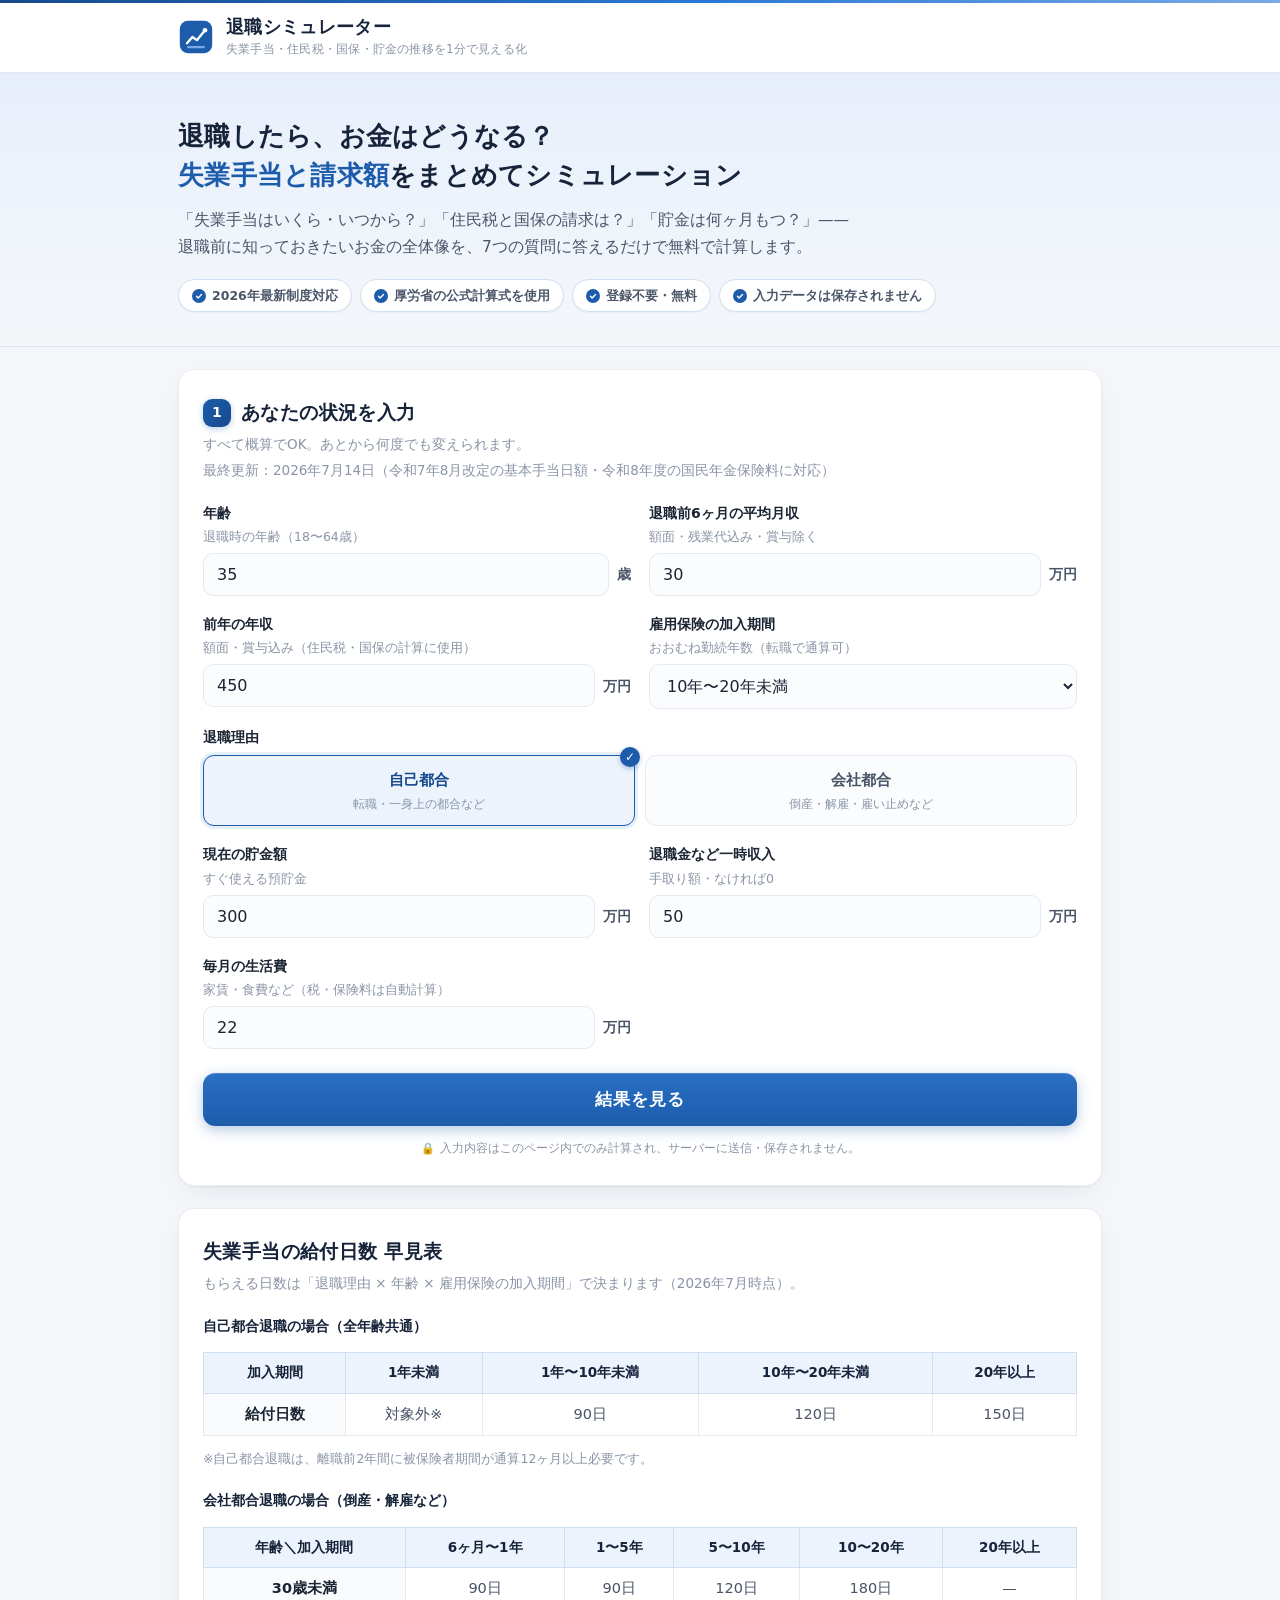
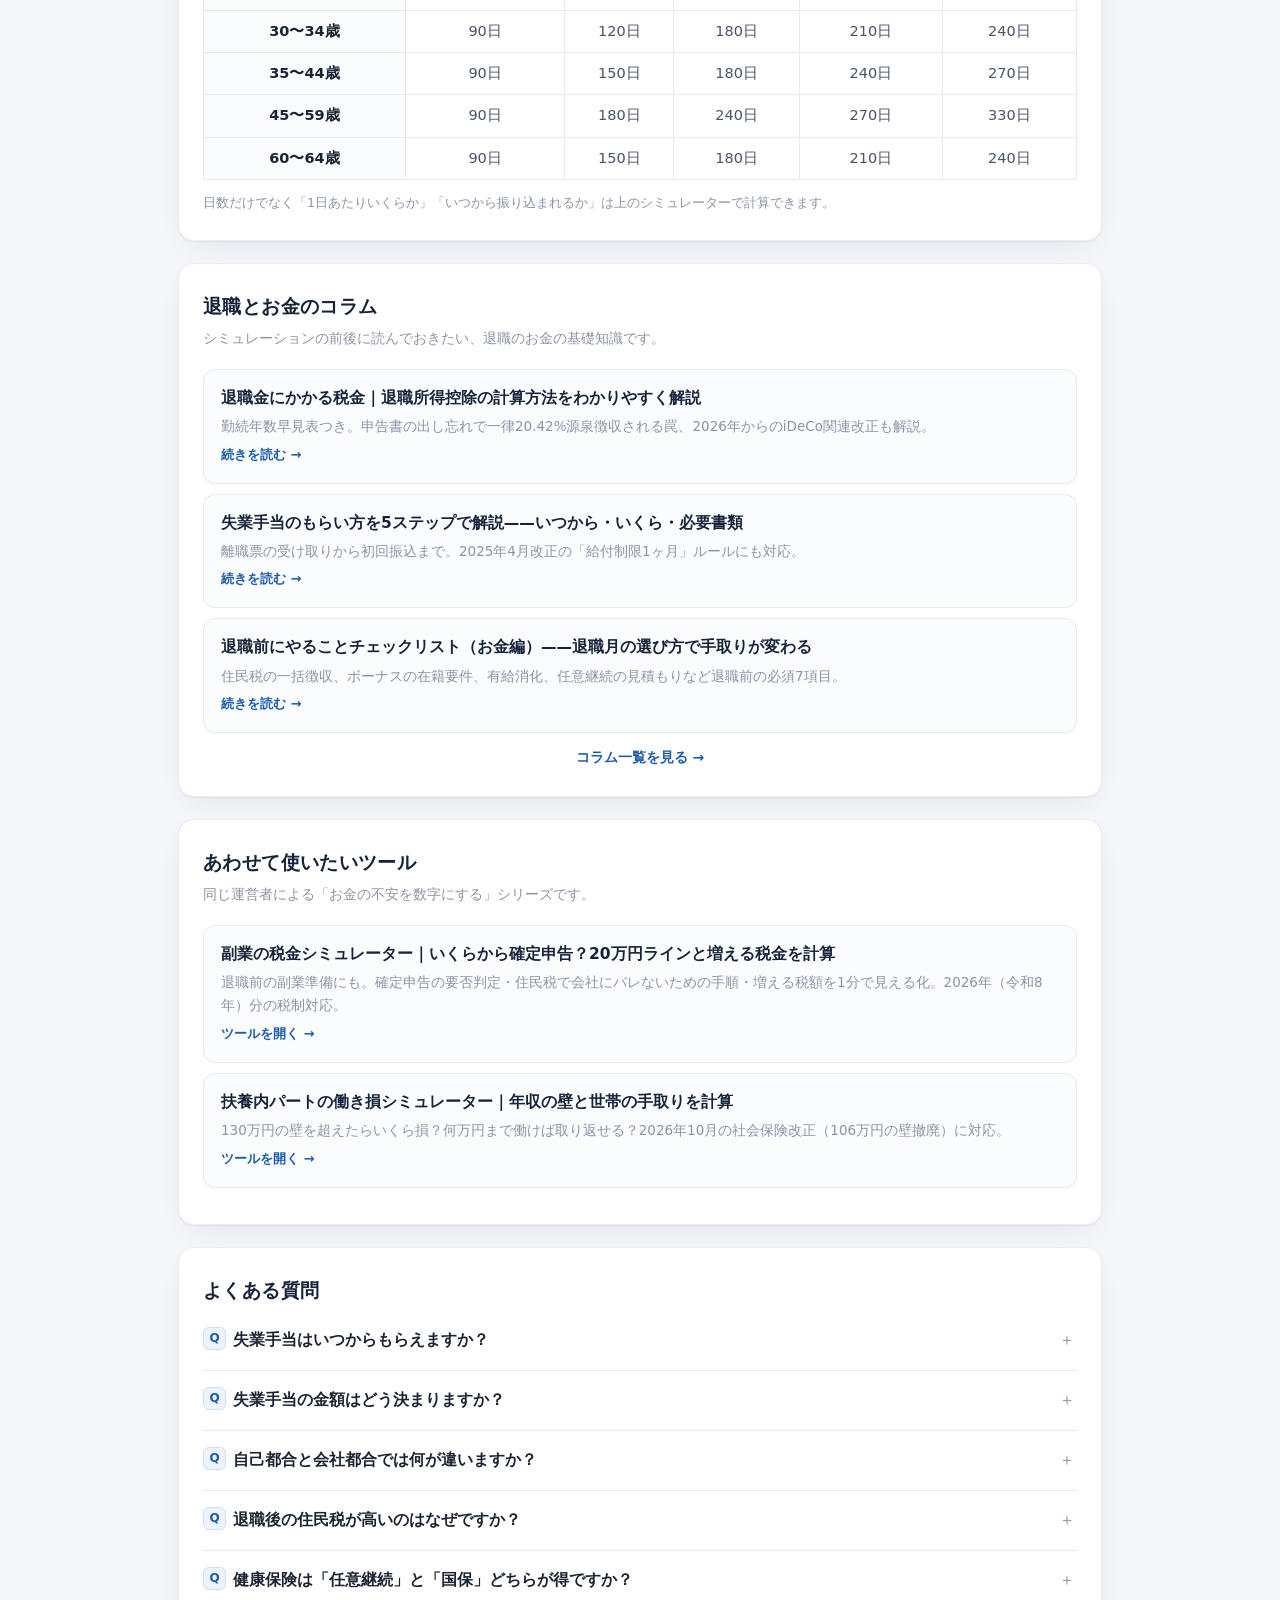
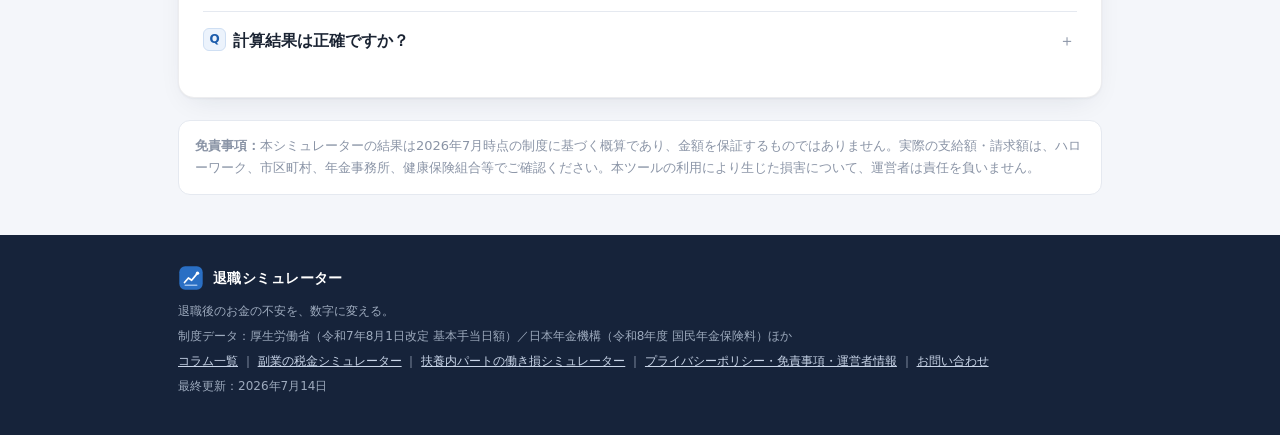
==== commit c728a887: "姉妹サイト第3弾「扶養内パートの働き損シミュレーター」への相互リンクを追加 Co-Authored-By: Claude Fable 5 <noreply@anthropic.com>" ====
--- a/index.html
+++ b/index.html
@@ -572,6 +572,23 @@
     <a class="article-more" href="./articles/">コラム一覧を見る →</a>
   </section>
 
+  <section class="card">
+    <h2>あわせて使いたいツール</h2>
+    <p class="sub">同じ運営者による「お金の不安を数字にする」シリーズです。</p>
+    <div class="article-list">
+      <a href="https://fukugyou-sim.com/" target="_blank" rel="noopener">
+        <div class="a-title">副業の税金シミュレーター｜いくらから確定申告？20万円ラインと増える税金を計算</div>
+        <div class="a-desc">退職前の副業準備にも。確定申告の要否判定・住民税で会社にバレないための手順・増える税額を1分で見える化。2026年（令和8年）分の税制対応。</div>
+        <span class="a-more">ツールを開く →</span>
+      </a>
+      <a href="https://fuyou-sim.com/" target="_blank" rel="noopener">
+        <div class="a-title">扶養内パートの働き損シミュレーター｜年収の壁と世帯の手取りを計算</div>
+        <div class="a-desc">130万円の壁を超えたらいくら損？何万円まで働けば取り返せる？2026年10月の社会保険改正（106万円の壁撤廃）に対応。</div>
+        <span class="a-more">ツールを開く →</span>
+      </a>
+    </div>
+  </section>
+
   <section class="card faq">
     <h2>よくある質問</h2>
     <details>
@@ -619,7 +636,7 @@
     </div>
     <p>退職後のお金の不安を、数字に変える。</p>
     <p>制度データ：厚生労働省（令和7年8月1日改定 基本手当日額）／日本年金機構（令和8年度 国民年金保険料）ほか</p>
-    <p><a href="./articles/" style="color:#c9d5e8;">コラム一覧</a> ｜ <a href="./privacy.html" style="color:#c9d5e8;">プライバシーポリシー・免責事項・運営者情報</a> ｜ <a href="https://forms.gle/fLUeUgyRsNNLhdzbA" target="_blank" rel="noopener" style="color:#c9d5e8;">お問い合わせ</a></p>
+    <p><a href="./articles/" style="color:#c9d5e8;">コラム一覧</a> ｜ <a href="https://fukugyou-sim.com/" target="_blank" rel="noopener" style="color:#c9d5e8;">副業の税金シミュレーター</a> ｜ <a href="https://fuyou-sim.com/" target="_blank" rel="noopener" style="color:#c9d5e8;">扶養内パートの働き損シミュレーター</a> ｜ <a href="./privacy.html" style="color:#c9d5e8;">プライバシーポリシー・免責事項・運営者情報</a> ｜ <a href="https://forms.gle/fLUeUgyRsNNLhdzbA" target="_blank" rel="noopener" style="color:#c9d5e8;">お問い合わせ</a></p>
     <p>最終更新：2026年7月14日</p>
   </div>
 </footer>
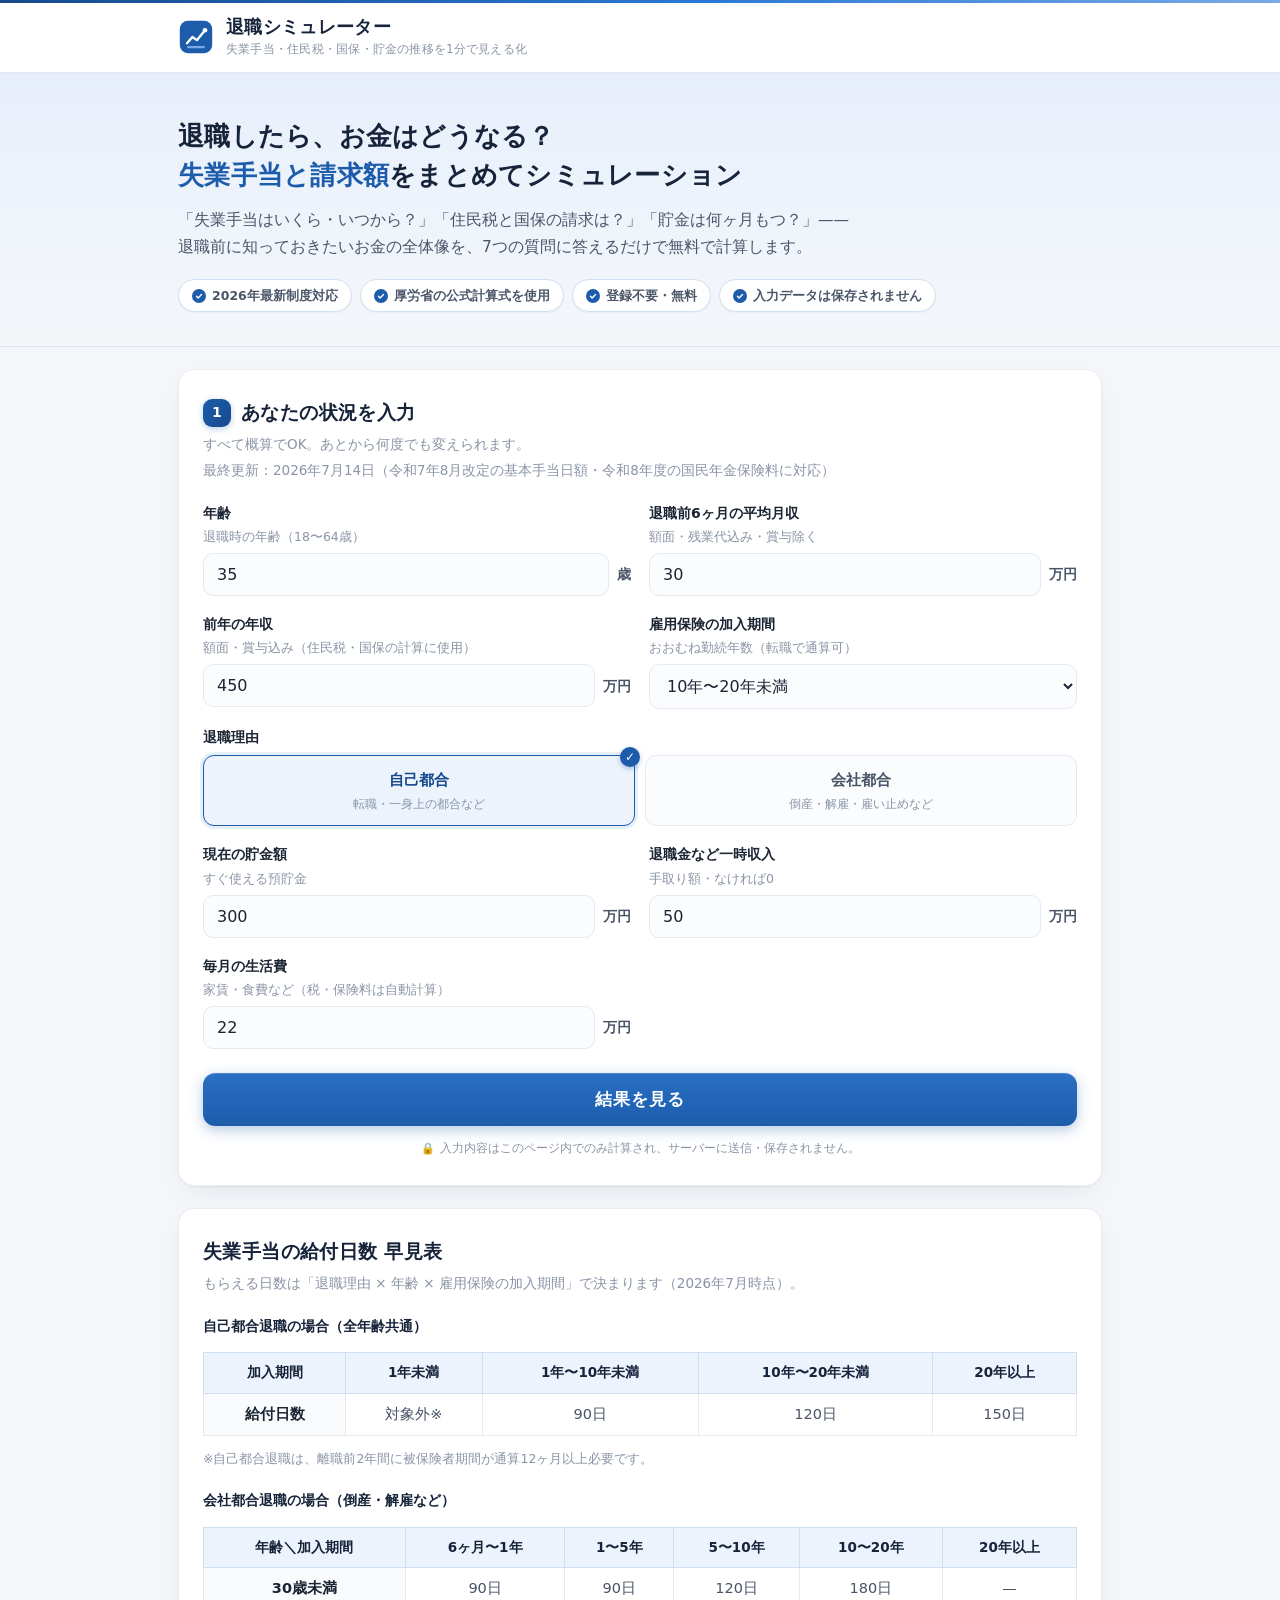
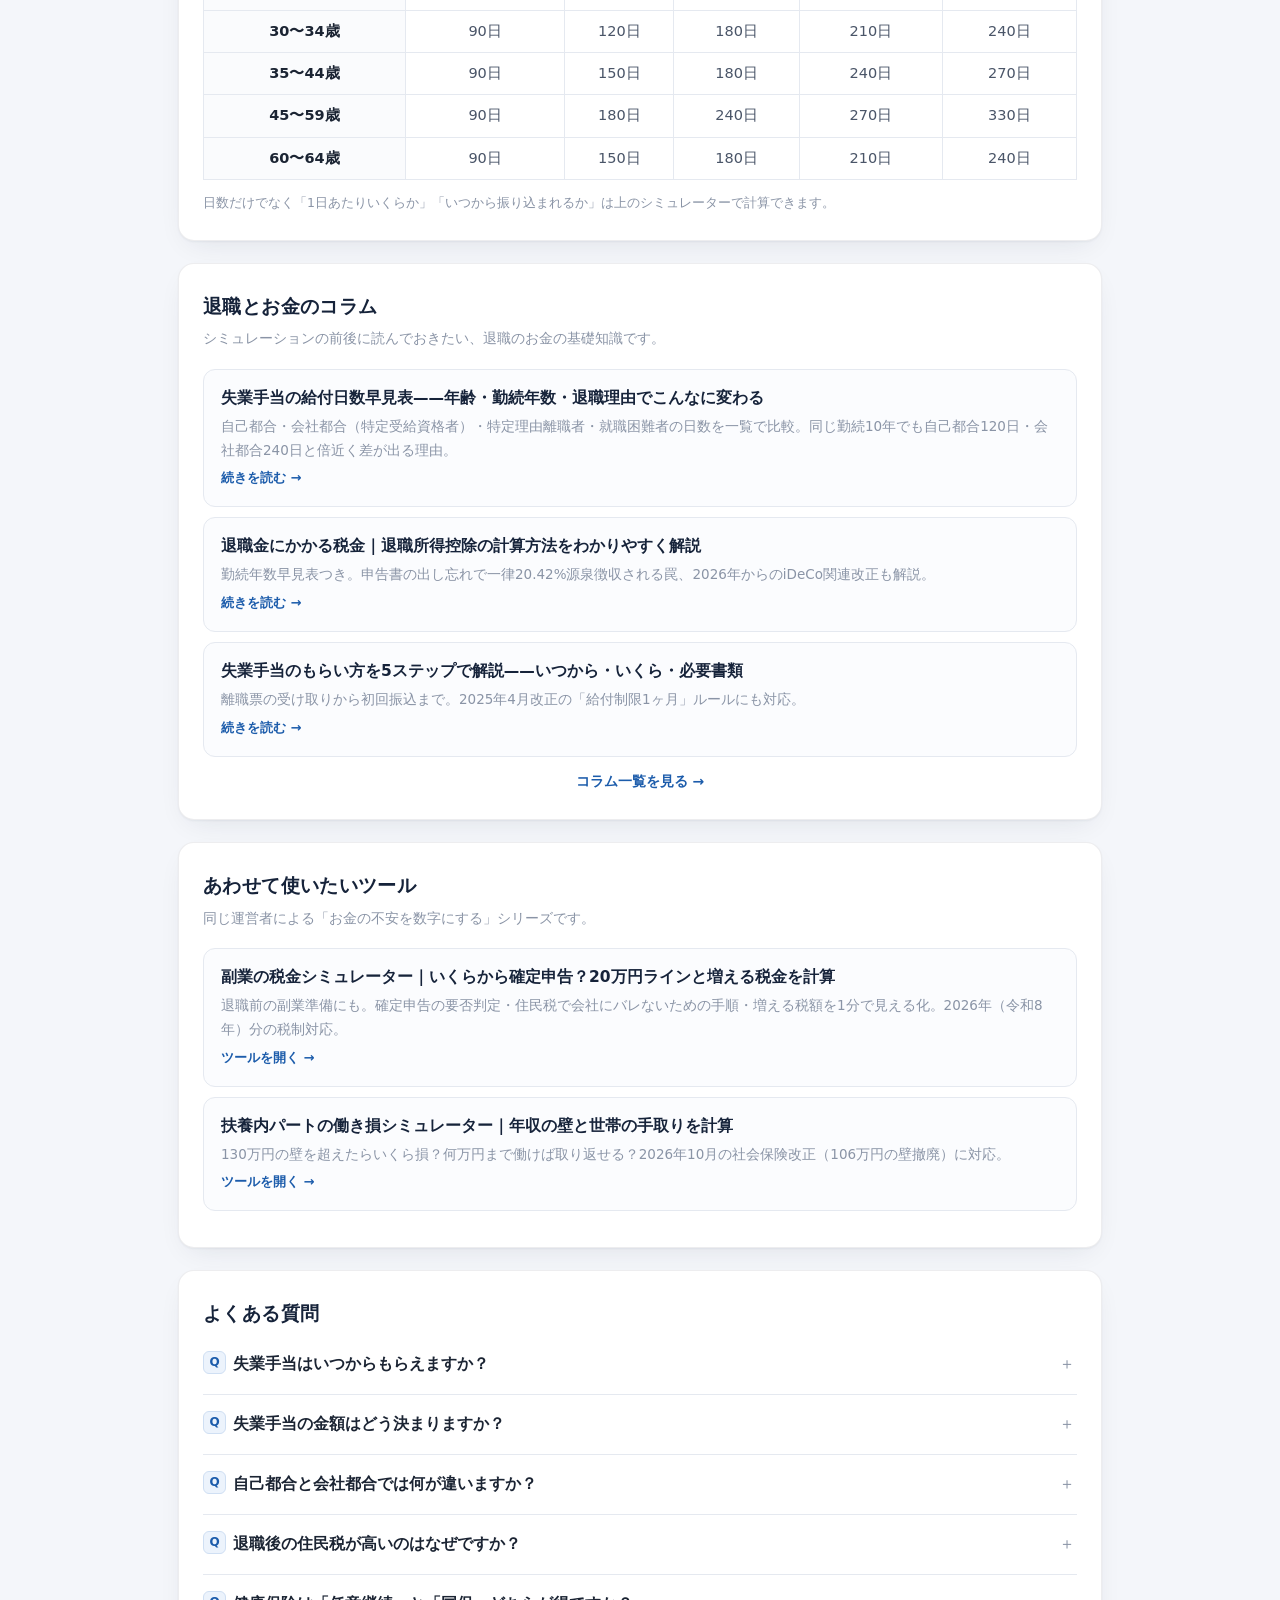
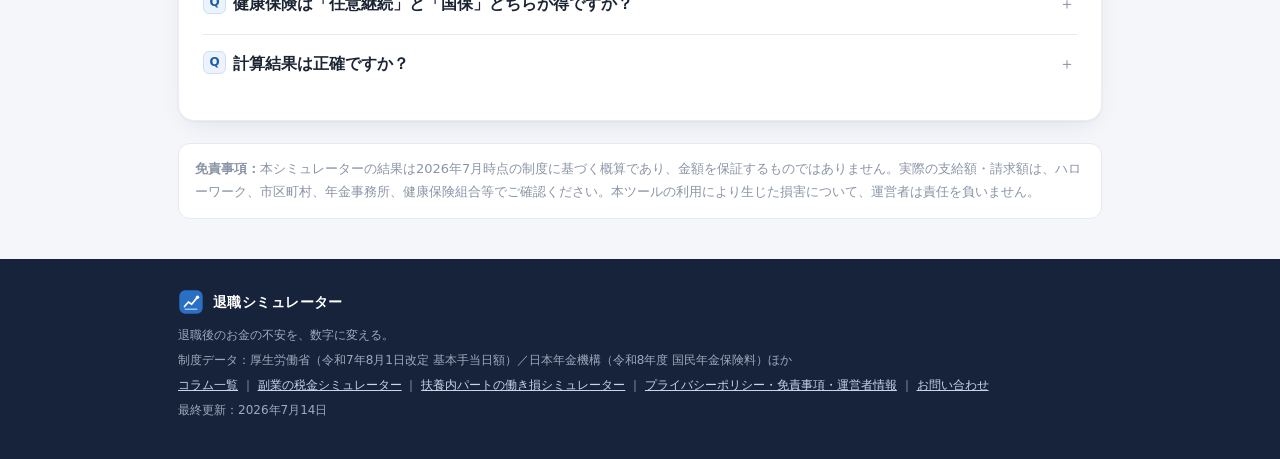
==== commit 89b4edb0: "新規記事：失業手当の給付日数早見表——年齢・勤続年数・退職理由でこんなに変わる Co-Authored-By: Claude Fable 5 <noreply@anthropic.com>" ====
--- a/index.html
+++ b/index.html
@@ -553,6 +553,11 @@
     <h2>退職とお金のコラム</h2>
     <p class="sub">シミュレーションの前後に読んでおきたい、退職のお金の基礎知識です。</p>
     <div class="article-list">
+      <a href="./articles/shitsugyou-kyuufu-nissuu-hayamihyou.html">
+        <div class="a-title">失業手当の給付日数早見表——年齢・勤続年数・退職理由でこんなに変わる</div>
+        <div class="a-desc">自己都合・会社都合（特定受給資格者）・特定理由離職者・就職困難者の日数を一覧で比較。同じ勤続10年でも自己都合120日・会社都合240日と倍近く差が出る理由。</div>
+        <span class="a-more">続きを読む →</span>
+      </a>
       <a href="./articles/taishokukin-zeikin.html">
         <div class="a-title">退職金にかかる税金｜退職所得控除の計算方法をわかりやすく解説</div>
         <div class="a-desc">勤続年数早見表つき。申告書の出し忘れで一律20.42%源泉徴収される罠、2026年からのiDeCo関連改正も解説。</div>
@@ -561,11 +566,6 @@
       <a href="./articles/shitsugyou-teate-moraikata.html">
         <div class="a-title">失業手当のもらい方を5ステップで解説——いつから・いくら・必要書類</div>
         <div class="a-desc">離職票の受け取りから初回振込まで。2025年4月改正の「給付制限1ヶ月」ルールにも対応。</div>
-        <span class="a-more">続きを読む →</span>
-      </a>
-      <a href="./articles/taishoku-mae-checklist.html">
-        <div class="a-title">退職前にやることチェックリスト（お金編）——退職月の選び方で手取りが変わる</div>
-        <div class="a-desc">住民税の一括徴収、ボーナスの在籍要件、有給消化、任意継続の見積もりなど退職前の必須7項目。</div>
         <span class="a-more">続きを読む →</span>
       </a>
     </div>
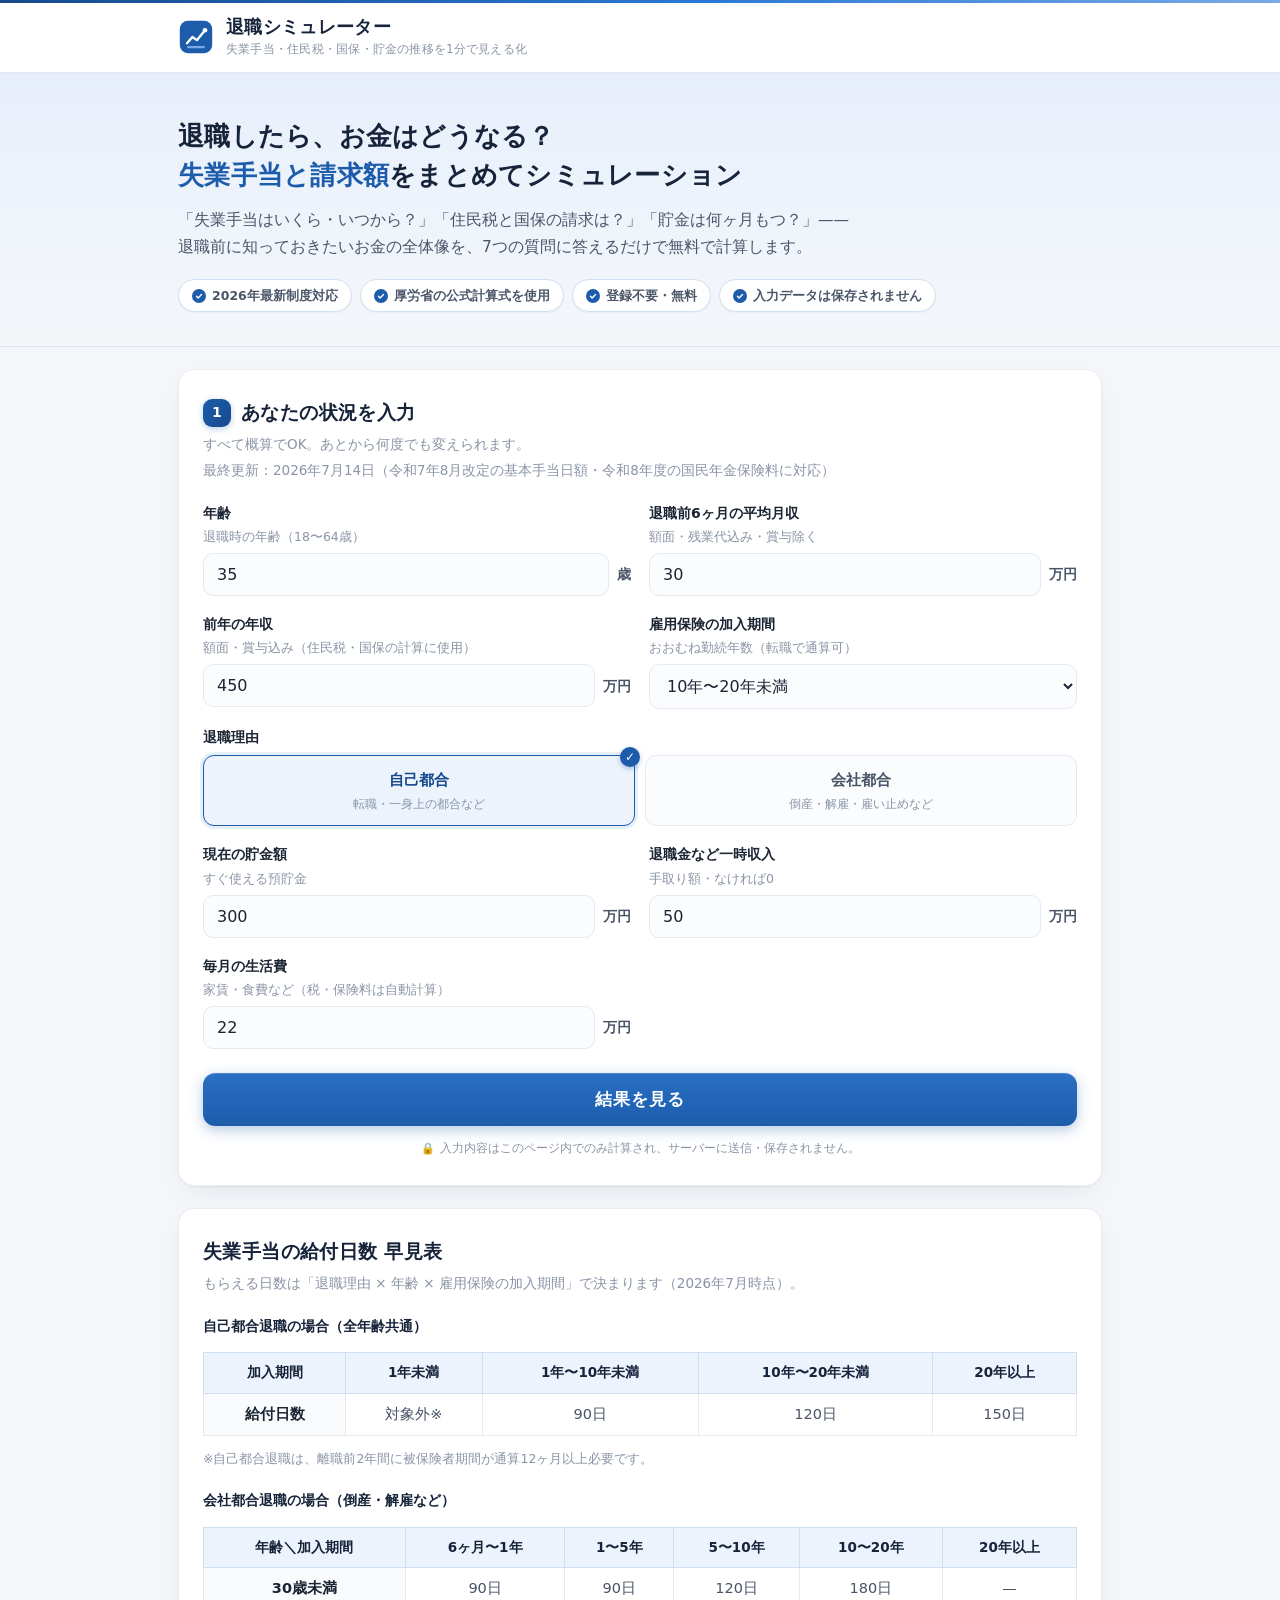
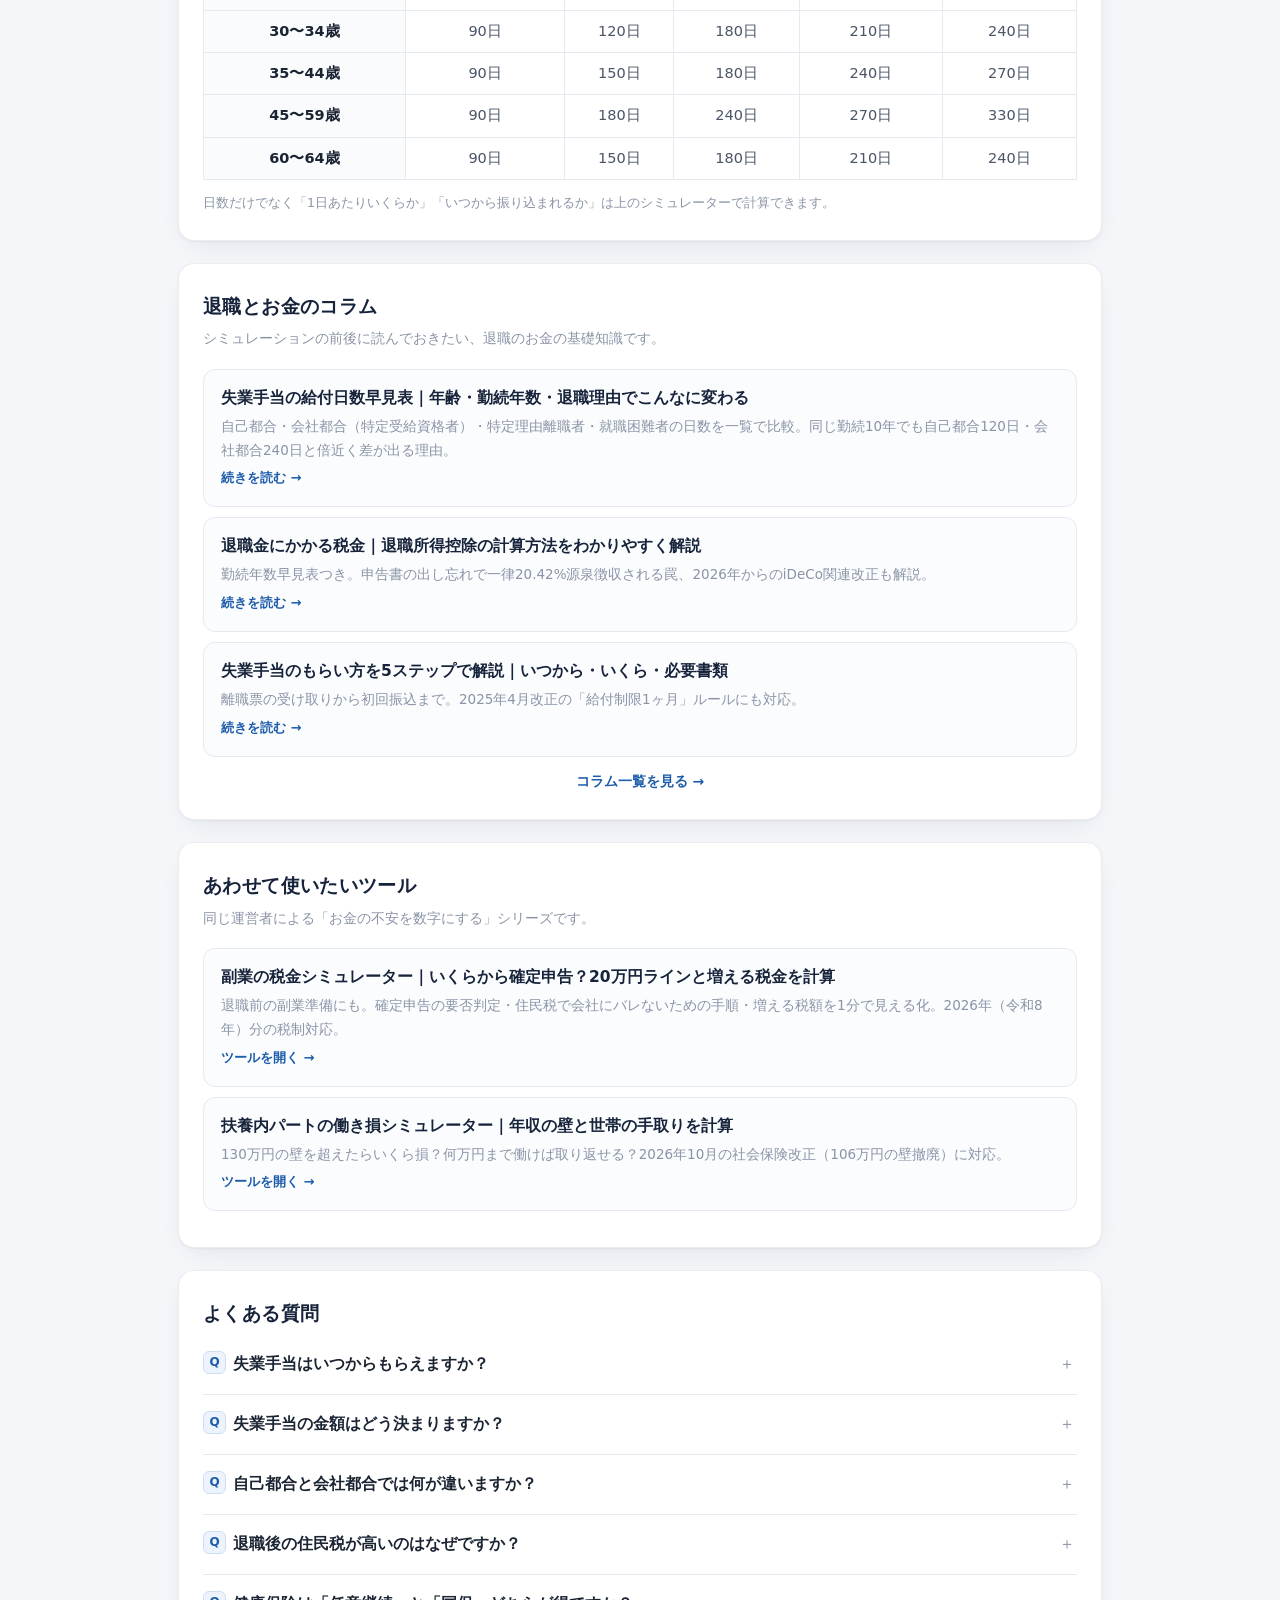
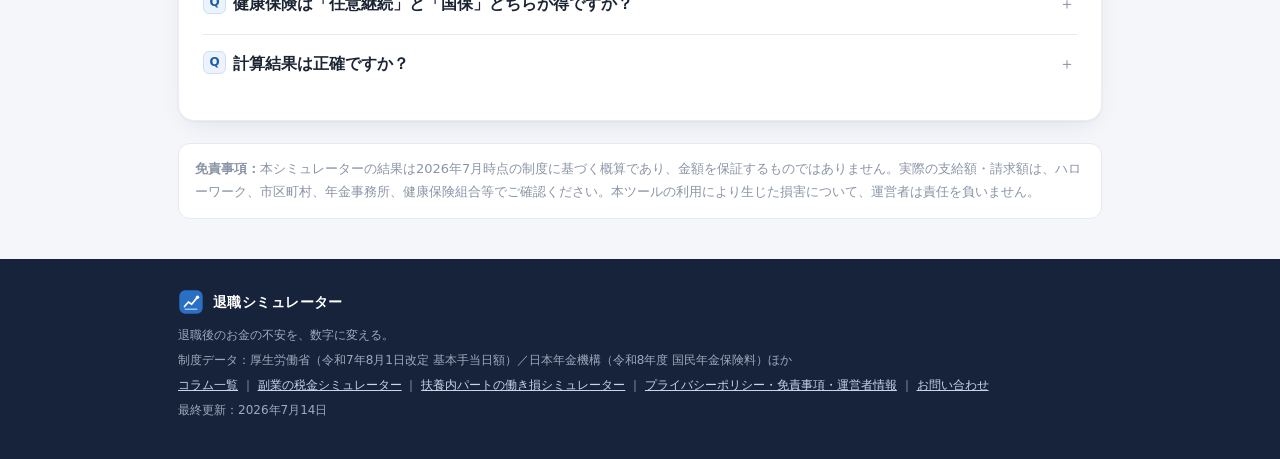
==== commit 1fc8c273: "Google Analytics (GA4) を全ページに設置 Co-Authored-By: Claude Fable 5 <noreply@anthropic.com>" ====
--- a/index.html
+++ b/index.html
@@ -6,6 +6,15 @@
 <link rel="icon" type="image/svg+xml" href="/favicon.svg">
 <link rel="icon" type="image/png" sizes="32x32" href="/favicon-32.png">
 <link rel="apple-touch-icon" href="/apple-touch-icon.png">
+<!-- Google tag (gtag.js) -->
+<script async src="https://www.googletagmanager.com/gtag/js?id=G-VPLMT7ME28"></script>
+<script>
+  window.dataLayer = window.dataLayer || [];
+  function gtag(){dataLayer.push(arguments);}
+  gtag('js', new Date());
+
+  gtag('config', 'G-VPLMT7ME28');
+</script>
 <script async src="https://pagead2.googlesyndication.com/pagead/js/adsbygoogle.js?client=ca-pub-9132302948928758" crossorigin="anonymous"></script>
 <meta name="google-site-verification" content="UFmTJcN0ziYu6iOAKZZzWbuGEZl9STsk9_JOEtYwScY">
 <title>退職シミュレーター｜失業手当・住民税・国保をまとめて計算【2026年版】</title>
@@ -554,7 +563,7 @@
     <p class="sub">シミュレーションの前後に読んでおきたい、退職のお金の基礎知識です。</p>
     <div class="article-list">
       <a href="./articles/shitsugyou-kyuufu-nissuu-hayamihyou.html">
-        <div class="a-title">失業手当の給付日数早見表——年齢・勤続年数・退職理由でこんなに変わる</div>
+        <div class="a-title">失業手当の給付日数早見表｜年齢・勤続年数・退職理由でこんなに変わる</div>
         <div class="a-desc">自己都合・会社都合（特定受給資格者）・特定理由離職者・就職困難者の日数を一覧で比較。同じ勤続10年でも自己都合120日・会社都合240日と倍近く差が出る理由。</div>
         <span class="a-more">続きを読む →</span>
       </a>
@@ -564,7 +573,7 @@
         <span class="a-more">続きを読む →</span>
       </a>
       <a href="./articles/shitsugyou-teate-moraikata.html">
-        <div class="a-title">失業手当のもらい方を5ステップで解説——いつから・いくら・必要書類</div>
+        <div class="a-title">失業手当のもらい方を5ステップで解説｜いつから・いくら・必要書類</div>
         <div class="a-desc">離職票の受け取りから初回振込まで。2025年4月改正の「給付制限1ヶ月」ルールにも対応。</div>
         <span class="a-more">続きを読む →</span>
       </a>
